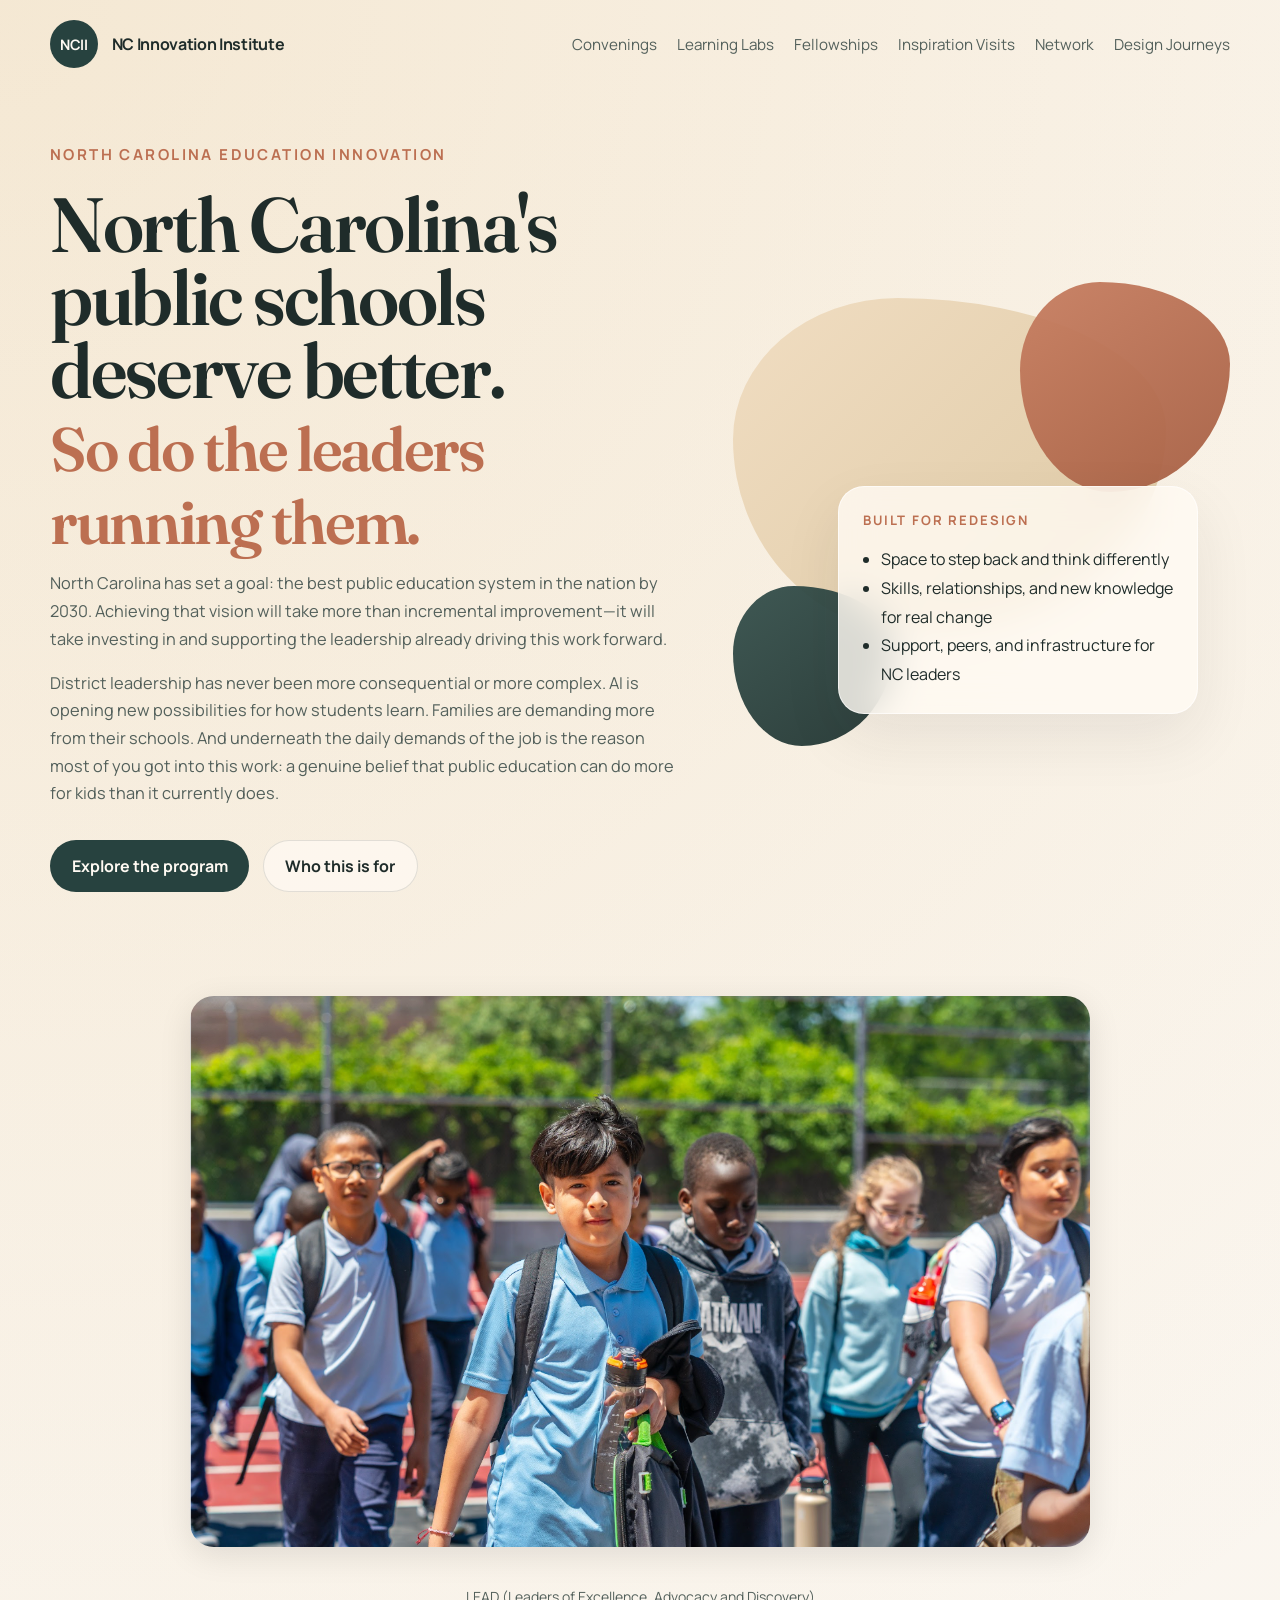
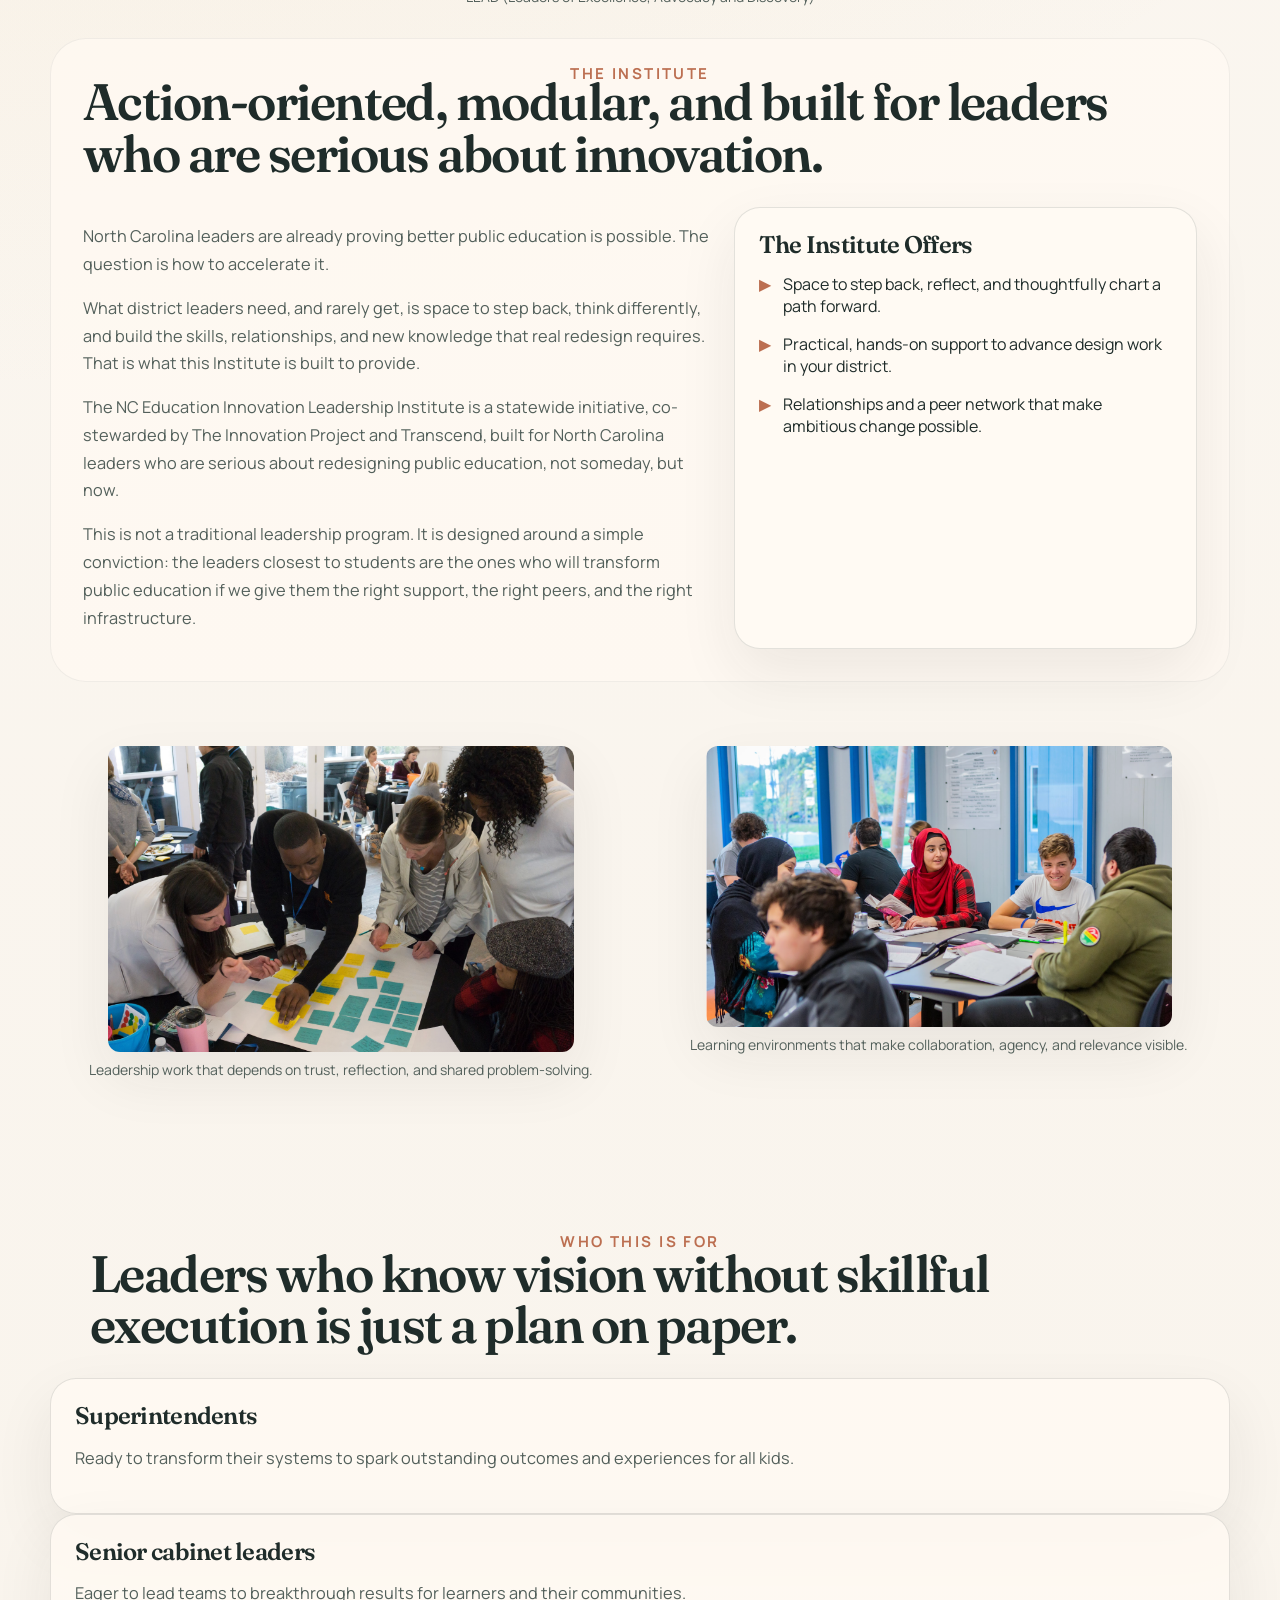
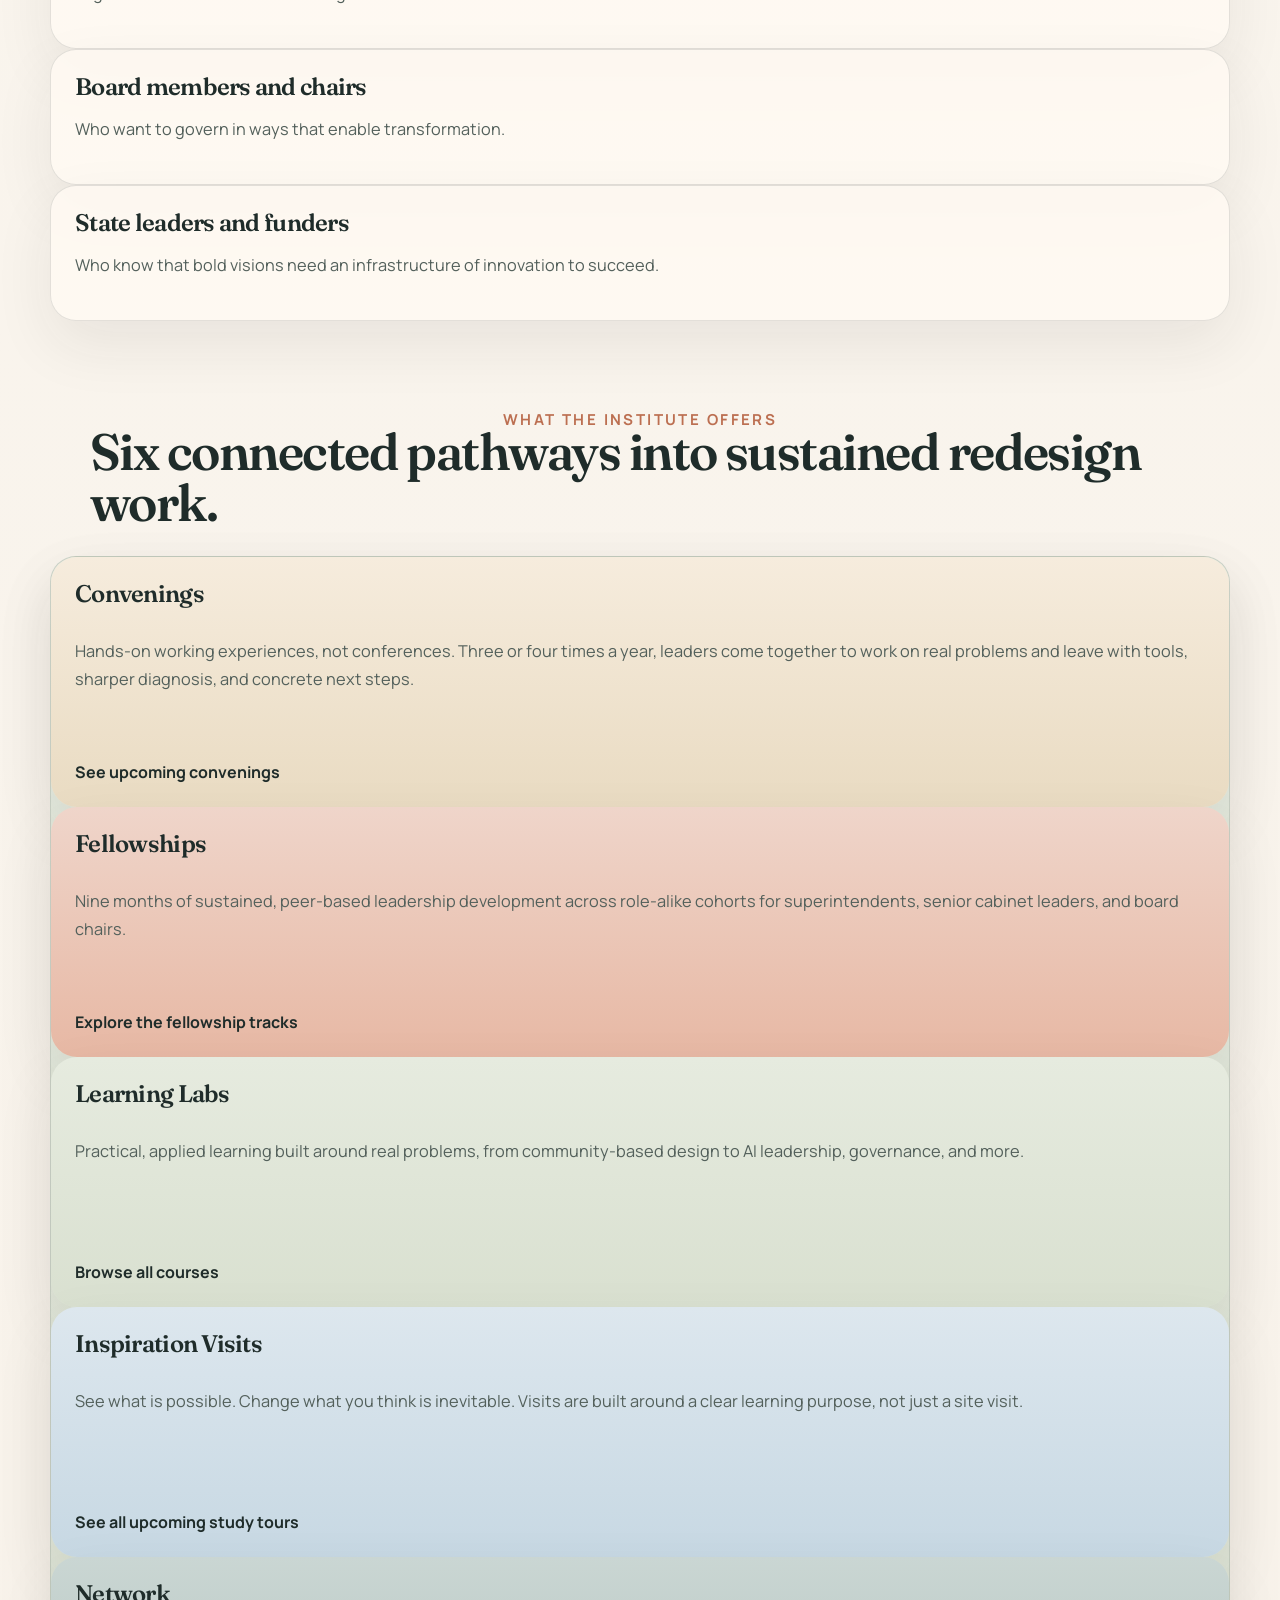
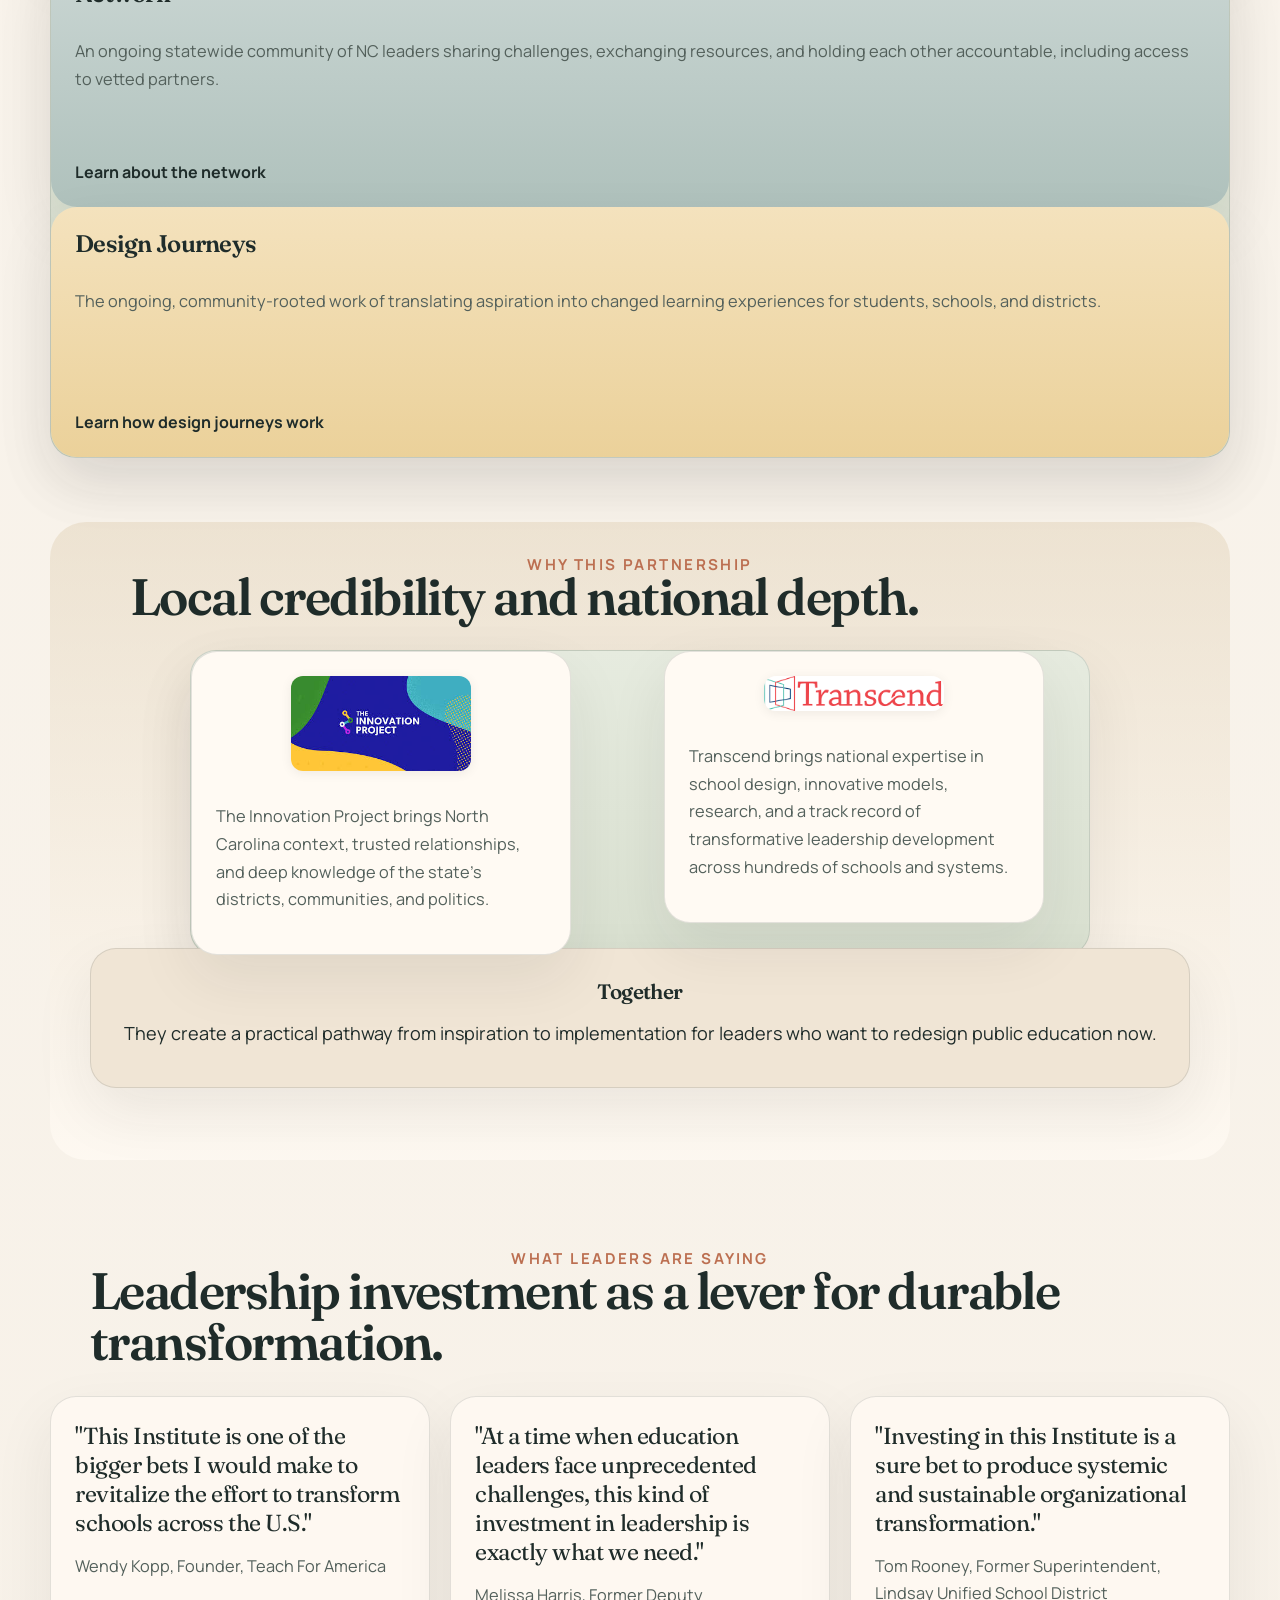
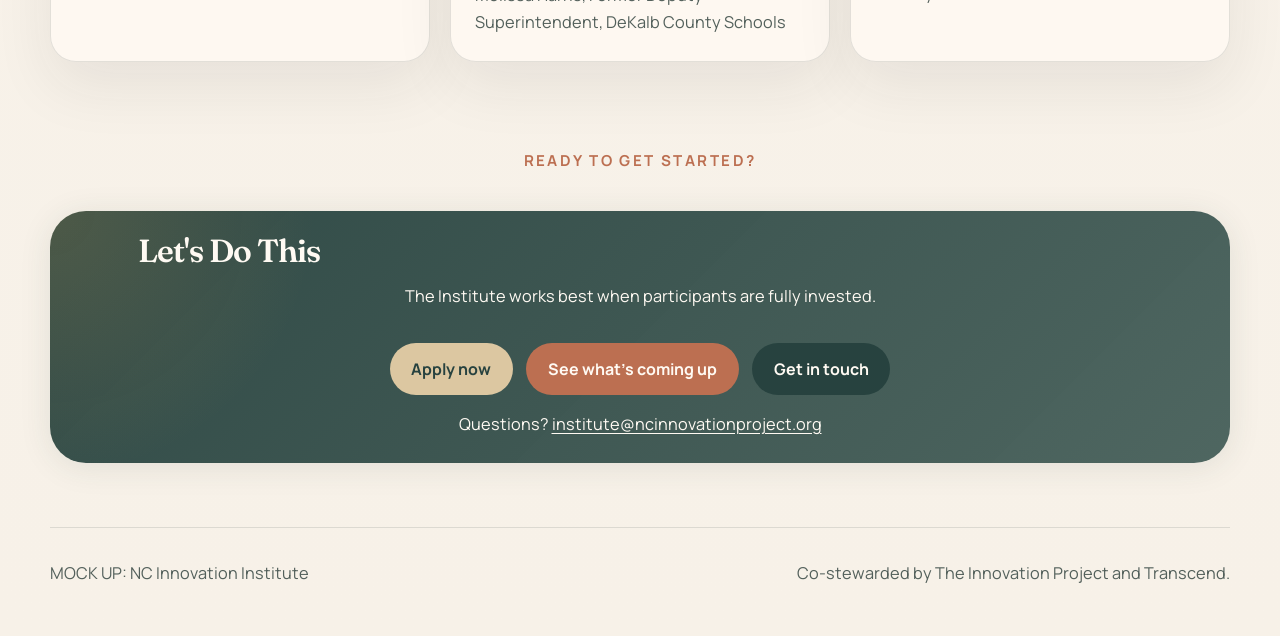
==== index.html @ 60e68840 "Initial website version" ====
<!DOCTYPE html>
<html lang="en">
  <head>
    <meta charset="UTF-8" />
    <meta name="viewport" content="width=device-width, initial-scale=1.0" />
    <title>(example change, remove this) NC Innovation Institute</title>
    <meta
      name="description"
      content="A first-pass website for the NC Innovation Institute with a landing page and program section pages."
    />
    <link rel="preconnect" href="https://fonts.googleapis.com" />
    <link rel="preconnect" href="https://fonts.gstatic.com" crossorigin />
    <link
      href="https://fonts.googleapis.com/css2?family=Fraunces:opsz,wght@9..144,500;9..144,600&family=Manrope:wght@400;500;600;700&display=swap"
      rel="stylesheet"
    />
    <link rel="stylesheet" href="./styles.css" />
  </head>
  <body>
    <div class="page-shell">
      <header class="site-header">
        <a class="brand" href="./index.html">
          <span class="brand-mark">NCII</span>
          <span class="brand-text">NC Innovation Institute</span>
        </a>
        <button class="nav-toggle" type="button" aria-expanded="false" aria-controls="site-nav">
          Menu
        </button>
        <nav id="site-nav" class="site-nav">
          <a href="./pages/convenings.html">Convenings</a>
          <a href="./pages/learning-labs.html">Learning Labs</a>
          <a href="./pages/fellowships.html">Fellowships</a>
          <a href="./pages/inspiration-visits.html">Inspiration Visits</a>
          <a href="./pages/network.html">Network</a>
          <a href="./pages/design-journeys.html">Design Journeys</a>
        </nav>
      </header>

      <main>
        <section class="hero">
          <div class="hero-copy">
            <p class="eyebrow">North Carolina education innovation</p>
            <h1>North Carolina's public schools deserve better. <br><span class="accent">So do the leaders running them.</span></h1>
            <p class="hero-text">
              North Carolina has set a goal: the best public education system in the nation by
              2030. Achieving that vision will take more than incremental improvement—it will take investing in and supporting the leadership already driving this work forward.
            </p>
            <p class="hero-text">
              District leadership has never been more consequential or more complex. AI is opening
              new possibilities for how students learn. Families are demanding more from their
              schools. And underneath the daily demands of the job is the reason most of you got
              into this work: a genuine belief that public education can do more for kids than it
              currently does.
            </p>
            <div class="hero-actions">
              <a class="button button-primary" href="#programs">Explore the program</a>
              <a class="button button-secondary" href="#audience">Who this is for</a>
            </div>
          </div>
          <div class="hero-art" aria-hidden="true">
            <div class="shape shape-sand"></div>
            <div class="shape shape-rust"></div>
            <div class="shape shape-ink"></div>
            <div class="hero-card">
              <p class="hero-card-label">Built for redesign</p>
              <ul>
                <li>Space to step back and think differently</li>
                <li>Skills, relationships, and new knowledge for real change</li>
                <li>Support, peers, and infrastructure for NC leaders</li>
              </ul>
            </div>
          </div>
        </section>

        <!-- Large feature image: Kids in playyard -->
        <img src="Images/Kids_Playyard.png" alt="Children playing and learning in an outdoor playyard environment" class="homepage-feature-image" />
        <p class="image-caption">LEAD (Leaders of Excellence, Advocacy and Discovery)</p>

        <section id="overview" class="section section-soft">
          <div class="section-heading">
            <p class="eyebrow">The Institute</p>
            <h2 class="section-header-wide">Action-oriented, modular, and built for leaders<br>who are serious about innovation.</h2>
          </div>
          <div class="two-column">
            <div class="copy-block">
              <p>
                North Carolina leaders are already proving better public education is possible. The
                question is how to accelerate it.
              </p>
              <p>
                What district leaders need, and rarely get, is space to step back, think
                differently, and build the skills, relationships, and new knowledge that real redesign
                requires. That is what this Institute is built to provide.
              </p>
              <p>
                The NC Education Innovation Leadership Institute is a statewide initiative,
                co-stewarded by The Innovation Project and Transcend, built for North Carolina
                leaders who are serious about redesigning public education, not someday, but now.
              </p>
              <p>
                This is not a traditional leadership program. It is designed around a simple
                conviction: the leaders closest to students are the ones who will transform public
                education if we give them the right support, the right peers, and the right
                infrastructure.
              </p>
            </div>
            <aside class="stat-panel">
              <h3>The Institute Offers</h3>
              <ul>
                <li>Space to step back, reflect, and thoughtfully chart a path forward.</li>
                <li>Practical, hands-on support to advance design work in your district.</li>
                <li>Relationships and a peer network that make ambitious change possible.</li>
              </ul>
            </aside>
          </div>
        </section>

        <section class="section">
          <div class="image-row">
            <div class="full-width-photo">
              <img src="Images/Adults.png" alt="Adult leaders in discussion" class="full-width-image" />
              <p class="image-caption">Leadership work that depends on trust, reflection, and shared problem-solving.</p>
            </div>
            <div class="full-width-photo">
              <img src="Images/Valor.png" alt="Learning environments" class="full-width-image" />
              <p class="image-caption">Learning environments that make collaboration, agency, and relevance visible.</p>
            </div>
          </div>
        </section>

        <section id="audience" class="section">
          <div class="section-heading">
            <p class="eyebrow">Who this is for</p>
          </div>
          <h2 class="section-header-wide">Leaders who know vision without skillful execution is just a plan on paper.</h2>
          <div class="audience-grid">
            <article class="audience-card">
              <h3>Superintendents</h3>
              <p>Ready to transform their systems to spark outstanding outcomes and experiences for all kids.</p>
            </article>
            <article class="audience-card">
              <h3>Senior cabinet leaders</h3>
              <p>Eager to lead teams to breakthrough results for learners and their communities.</p>
            </article>
            <article class="audience-card">
              <h3>Board members and chairs</h3>
              <p>Who want to govern in ways that enable transformation.</p>
            </article>
            <article class="audience-card">
              <h3>State leaders and funders</h3>
                <p>Who know that bold visions need an infrastructure of innovation to succeed.</p>
            </article>
          </div>
        </section>

        <section id="programs" class="section">
          <div class="section-heading">
            <p class="eyebrow">What the Institute offers</p>
          </div>
          <h2 class="section-header-wide">Six connected pathways into sustained redesign work.</h2>
          <div class="card-grid">
            <a class="program-card accent-sand" href="./pages/convenings.html">
              <h3>Convenings</h3>
              <p>
                Hands-on working experiences, not conferences. Three or four times a year, leaders
                come together to work on real problems and leave with tools, sharper diagnosis, and
                concrete next steps.
              </p>
              <span>See upcoming convenings</span>
            </a>
            <a class="program-card accent-rust" href="./pages/fellowships.html">
              <h3>Fellowships</h3>
              <p>
                Nine months of sustained, peer-based leadership development across role-alike
                cohorts for superintendents, senior cabinet leaders, and board chairs.
              </p>
              <span>Explore the fellowship tracks</span>
            </a>
            <a class="program-card accent-sage" href="./pages/learning-labs.html">
              <h3>Learning Labs</h3>
              <p>
                Practical, applied learning built around real problems, from community-based design
                to AI leadership, governance, and more.
              </p>
              <span>Browse all courses</span>
            </a>
            <a class="program-card accent-blue" href="./pages/inspiration-visits.html">
              <h3>Inspiration Visits</h3>
              <p>
                See what is possible. Change what you think is inevitable. Visits are built around
                a clear learning purpose, not just a site visit.
              </p>
              <span>See all upcoming study tours</span>
            </a>
            <a class="program-card accent-ink" href="./pages/network.html">
              <h3>Network</h3>
              <p>
                An ongoing statewide community of NC leaders sharing challenges, exchanging
                resources, and holding each other accountable, including access to vetted partners.
              </p>
              <span>Learn about the network</span>
            </a>
            <a class="program-card accent-gold" href="./pages/design-journeys.html">
              <h3>Design Journeys</h3>
              <p>
                The ongoing, community-rooted work of translating aspiration into changed learning
                experiences for students, schools, and districts.
              </p>
              <span>Learn how design journeys work</span>
            </a>
          </div>
        </section>

        <section class="section section-band">
          <div class="section-heading">
            <p class="eyebrow">Why this partnership</p>
          </div>
          <h2 class="section-header-wide">Local credibility and national depth.</h2>
          <div class="feature-grid feature-grid-2up">
            <article>
              <img src="Images/TIP.jpeg" alt="The Innovation Project logo" class="feature-logo" />
              <p>
                The Innovation Project brings North Carolina context, trusted relationships, and deep knowledge of the state's districts, communities, and politics.
              </p>
            </article>
            <article>
              <img src="Images/Transcend.png" alt="Transcend logo" class="feature-logo" />
              <p>
                Transcend brings national expertise in school design, innovative models, research, and a track record of transformative leadership development across hundreds of schools and systems.
              </p>
            </article>
          </div>
          <div class="feature-together">
            <h3>Together</h3>
            <p>
              They create a practical pathway from inspiration to implementation for leaders who
              want to redesign public education now.
            </p>
          </div>
        </section>

        <section class="section">
          <div class="section-heading">
            <p class="eyebrow">What leaders are saying</p>
          </div>
          <h2 class="section-header-wide">Leadership investment as a lever for durable transformation.</h2>
          <div class="quote-grid">
            <article class="quote-card">
              <p class="quote">
                "This Institute is one of the bigger bets I would make to revitalize the effort to
                transform schools across the U.S."
              </p>
              <p class="quote-attribution">Wendy Kopp, Founder, Teach For America</p>
            </article>
            <article class="quote-card">
              <p class="quote">
                "At a time when education leaders face unprecedented challenges, this kind of
                investment in leadership is exactly what we need."
              </p>
              <p class="quote-attribution">
                Melissa Harris, Former Deputy Superintendent, DeKalb County Schools
              </p>
            </article>
            <article class="quote-card">
              <p class="quote">
                "Investing in this Institute is a sure bet to produce systemic and sustainable
                organizational transformation."
              </p>
              <p class="quote-attribution">
                Tom Rooney, Former Superintendent, Lindsay Unified School District
              </p>
            </article>
          </div>
        </section>

        <section class="section cta-section">
          <p class="eyebrow" style="text-align:center;">Ready to get started?</p>
          <div class="cta-panel">
            <h2 class="cta-header">Let's Do This</h2>
            <p class="cta-copy">
              The Institute works best when participants are fully invested.
            </p>
            <div class="hero-actions cta-actions-row">
              <a class="button button-sand" href="mailto:institute@ncinnovationproject.org?subject=NC%20Education%20Innovation%20Leadership%20Institute%20Inquiry">Apply now</a>
              <a class="button button-rust" href="./pages/convenings.html">See what's coming up</a>
              <a class="button button-ink" href="mailto:institute@ncinnovationproject.org">Get in touch</a>
            </div>
            <p class="contact-line">
              Questions?
              <a href="mailto:institute@ncinnovationproject.org">institute@ncinnovationproject.org</a>
            </p>
          </div>
        </section>
      </main>

      <footer class="site-footer">
        <p>MOCK UP: NC Innovation Institute</p>
        <p>Co-stewarded by The Innovation Project and Transcend.</p>
      </footer>
    </div>
    <script src="./script.js"></script>
  </body>
</html>
---- styles.css ----
/* Row layout for first course description and image */
.lab-desc-row {
  display: flex;
  flex-direction: row;
  align-items: flex-start;
  gap: 2.5rem;
  margin-bottom: 1.5rem;
}
.lab-desc-img {
  max-width: 700px;
  width: 90vw;
  height: auto;
  border-radius: 14px;
  box-shadow: var(--shadow);
  display: block;
  margin-top: -72px;
}
@media (max-width: 900px) {
  .lab-desc-row {
    flex-direction: column;
    gap: 1.2rem;
  }
  .lab-desc-img {
    width: 100%;
    max-width: 100%;
    margin: 0 auto;
  }
}
/* Flex layout for hero section on Learning Labs */
.hero-flex {
  display: flex;
  flex-direction: row;
  align-items: center;
  justify-content: space-between;
  gap: 2.5rem;
}
.hero-image-right {
  flex: 2 1 0;
  display: flex;
  align-items: stretch;
  justify-content: flex-end;
  min-width: 340px;
  max-width: 100%;
}
.hero-photo-lab {
  max-width: 1200px;
  width: 100%;
  height: auto;
  object-fit: cover;
  border-radius: 18px;
  box-shadow: var(--shadow);
  display: block;
}
@media (min-width: 1100px) {
  .hero-photo-lab {
    max-width: 810px;
  }
}
@media (min-width: 1100px) {
  .hero-photo-lab {
    max-width: 810px;
  }
}
@media (max-width: 900px) {
  .hero-flex {
    flex-direction: column;
    gap: 1.5rem;
  }
  .hero-image-right {
    justify-content: center;
    margin-top: 1.5rem;
  }
}
/* Rust background for Fellowships button on hover/focus/active */
.fellowships-btn:hover,
.fellowships-btn:focus,
.fellowships-btn:active {
  background: linear-gradient(180deg, #efd5ca, #e7b8a4) !important;
  color: var(--text) !important;
  border-radius: 999px;
  transition: background 0.2s;
}
/* Sage background, default text color for subnav tab */
.sage-tab {
  background: linear-gradient(180deg, #e6ebdf, #d9e0d0);
  color: var(--text) !important;
  border-radius: 999px;
  padding: 0.4em 1.2em;
  font-weight: 600;
  text-decoration: none;
  margin-left: 0.5em;
  transition: background 0.2s;
}
.sage-tab:hover {
  background: linear-gradient(180deg, #d9e0d0, #e6ebdf);
}
/* Sage text color for Learning Labs links */
.sage-link {
  color: #aeb79f !important;
  background: none !important;
}
.button-sand {
  background: var(--sand);
  color: var(--ink);
  border: none;
}

.button-rust {
  background: var(--rust);
  color: #fffaf3;
  border: none;
}

.button-ink {
  background: var(--ink);
  color: #fffaf3;
  border: none;
}
/* CTA Eyebrow Header */
.cta-eyebrow {
  color: var(--rust);
  text-transform: uppercase;
  font-size: 1.13rem;
  font-family: "Fraunces", serif;
  font-weight: 700;
  letter-spacing: 0.16em;
  text-align: center;
  margin-bottom: 2rem;
}

.cta-header {
  font-family: "Fraunces", serif;
  font-size: 2rem;
  font-weight: 600;
  text-align: center;
  margin: 0 0 1rem 0;
}

.cta-panel {
  max-width: 650px;
}

.cta-actions-row {
  display: flex;
  flex-wrap: wrap;
  gap: 1.1rem;
  justify-content: center;
  margin-top: 1.5rem;
  margin-bottom: 0.5rem;
}
/* Two-column feature grid for TIP/Transcend */
.feature-grid-2up {
  display: grid;
  grid-template-columns: 1fr 1fr;
  gap: 3rem;
  justify-items: stretch;
  align-items: start;
  margin-bottom: 0;
  width: 100%;
  max-width: 900px;
  margin-left: auto;
  margin-right: auto;
}

.feature-grid-2up article {
  flex: 0 1 340px;
  max-width: 380px;
  min-width: 260px;
  margin: 0;
  display: flex;
  flex-direction: column;
  align-items: center;
}

/* Together box spans both columns below */
.feature-together {
  grid-column: 1 / -1;
  background: var(--surface-strong);
  border: 1.5px solid var(--line);
  border-radius: var(--radius-lg);
  box-shadow: var(--shadow);
  margin-top: -0.5rem;
  margin-bottom: 2rem;
  padding: 2rem 1.5rem 1.5rem 1.5rem;
  text-align: center;
  font-size: 1.13rem;
  font-family: "Manrope", sans-serif;
}

.feature-together h3 {
  margin-top: 0;
  margin-bottom: 0.5rem;
  font-size: 1.3rem;
  font-family: "Fraunces", serif;
  font-weight: 600;
}
/* Style for feature grid logos */
.feature-logo {
  display: block;
  max-width: 180px;
  width: 100%;
  height: auto;
  margin: 0 auto 1rem auto;
  border-radius: 12px;
  box-shadow: 0 2px 12px rgba(0,0,0,0.07);
}
/* Make section-header-wide span both columns and match section-heading width */
.section-header-wide {
  width: 100%;
  max-width: 100vw;
  margin-left: 0;
  padding: 0 40px;
  margin-top: -2rem;
  margin-bottom: 1.75rem;
  text-align: left;
  font-family: "Fraunces", serif;
  font-weight: 600;
  letter-spacing: -0.03em;
}
:root {
  --bg: #f7f1e8;
  --surface: #fffaf3;
  --surface-strong: #f0e5d5;
  --text: #1f2c2a;
  --muted: #53605b;
  --line: rgba(31, 44, 42, 0.12);
  --sand: #dcc7a1;
  --sage: #aeb79f;
  --rust: #bc6f51;
  --blue: #7b9db4;
  --ink: #27423f;
  --gold: #d7a44c;
  --shadow: 0 24px 60px rgba(37, 41, 37, 0.08);
  --radius-xl: 36px;
  --radius-lg: 26px;
  --radius-md: 18px;
  --content-width: 1180px;
}

* {
  box-sizing: border-box;
}

html {
  scroll-behavior: smooth;
}

body {
  margin: 0;
  font-family: "Manrope", sans-serif;
  color: var(--text);
  background:
    radial-gradient(circle at top left, rgba(215, 164, 76, 0.18), transparent 28%),
    linear-gradient(180deg, #fbf7f1 0%, #f7f1e8 100%);
}

a {
  color: inherit;
  text-decoration: none;
}

.page-shell {
  min-height: 100vh;
}

.site-header,
.site-footer,
.hero,
.section {
  width: min(calc(100% - 2rem), var(--content-width));
  margin: 0 auto;
}

.site-header {
  display: flex;
  align-items: center;
  justify-content: space-between;
  gap: 1rem;
  padding: 1.25rem 0;
}

.brand {
  display: inline-flex;
  align-items: center;
  gap: 0.85rem;
  font-weight: 700;
  letter-spacing: -0.02em;
}

.brand-mark {
  display: inline-flex;
  align-items: center;
  justify-content: center;
  width: 3rem;
  height: 3rem;
  border-radius: 999px;
  background: var(--ink);
  color: #fffaf3;
  font-size: 0.9rem;
}

.brand-text {
  font-size: 1rem;
}

.nav-toggle {
  display: none;
  border: 1px solid var(--line);
  background: rgba(255, 250, 243, 0.7);
  border-radius: 999px;
  padding: 0.75rem 1rem;
  font: inherit;
  color: var(--text);
}

.site-nav {
  display: flex;
  flex-wrap: wrap;
  justify-content: flex-end;
  gap: 0.85rem 1.25rem;
}

.site-nav a {
  color: var(--muted);
  font-size: 0.95rem;
}

.site-nav a:hover,
.site-nav a:focus-visible,
.site-nav a.current {
  color: var(--text);
}

.hero {
  display: grid;
  grid-template-columns: minmax(0, 1.1fr) minmax(320px, 0.9fr);
  gap: 2.5rem;
  align-items: center;
  padding: 2rem 0 4rem;
}

.eyebrow {
  margin: 1.5rem 0 1.5rem 0;
  color: var(--rust);
  font-size: 0.943rem;
  font-weight: 700;
  letter-spacing: 0.16em;
  text-transform: uppercase;
}

h1,
h2,
h3 {
  font-family: "Fraunces", serif;
  font-weight: 600;
  letter-spacing: -0.03em;
  margin: 0;
}

h1 {
  font-size: clamp(3rem, 6vw, 5.75rem);
  line-height: 0.95;
  max-width: 10.5ch;
}

.accent {
  color: var(--rust);
  font-size: 0.8em;
}

h2 {
  font-size: clamp(2rem, 4vw, 3.25rem);
  line-height: 1;
  max-width: 14ch;
}

h3 {
  font-size: 1.5rem;
  line-height: 1.05;
}

.hero-text,
.copy-block p,
.audience-card p,
.program-card p,
.feature-grid p,
.stat-panel p,
.page-intro p,
.detail-card p,
.site-footer p,
.cta-copy,
.contact-line,
.quote-attribution {
  color: var(--muted);
  line-height: 1.7;
  font-size: 1.02rem;
}

.hero-actions {
  display: flex;
  flex-wrap: wrap;
  gap: 0.85rem;
  margin-top: 2rem;
}

.button {
  display: inline-flex;
  align-items: center;
  justify-content: center;
  min-height: 3.25rem;
  padding: 0.85rem 1.35rem;
  border-radius: 999px;
  font-weight: 700;
}

.button-primary {
  background: var(--ink);
  color: #fffaf3;
}

.button-secondary {
  border: 1px solid var(--line);
  background: rgba(255, 250, 243, 0.72);
}

.hero-art {
  position: relative;
  min-height: 480px;
}

.shape {
  position: absolute;
  border-radius: 38% 62% 57% 43% / 42% 39% 61% 58%;
  opacity: 0.95;
}

.shape-sand {
  inset: 2rem 4rem 7rem 1rem;
  background: linear-gradient(135deg, #f0dcc0, #dcc7a1);
}

.shape-rust {
  right: 0;
  top: 1rem;
  width: 210px;
  height: 210px;
  background: linear-gradient(145deg, #c77e61, #a65f43);
}

.shape-ink {
  left: 1rem;
  bottom: 0;
  width: 160px;
  height: 160px;
  background: linear-gradient(145deg, #35504c, #223532);
}

.hero-card {
  position: absolute;
  right: 2rem;
  bottom: 2rem;
  width: min(100%, 360px);
  padding: 1.5rem;
  border-radius: var(--radius-lg);
  background: rgba(255, 250, 243, 0.82);
  border: 1px solid rgba(255, 255, 255, 0.65);
  backdrop-filter: blur(18px);
  box-shadow: var(--shadow);
}

.hero-card-label {
  margin: 0 0 1rem;
  font-size: 0.82rem;
  font-weight: 700;
  text-transform: uppercase;
  letter-spacing: 0.14em;
  color: var(--rust);
}

.hero-card ul {
  margin: 0;
  padding-left: 1.1rem;
  color: var(--text);
  line-height: 1.8;
}

.section {
  padding: 2rem 0 4rem;
}

.section-soft {
  background: rgba(255, 250, 243, 0.72);
  border: 1px solid rgba(31, 44, 42, 0.06);
  border-radius: var(--radius-xl);
  padding: 2rem;
}

.section-band {
  margin-bottom: 4rem;
  padding: 2.5rem;
  background: linear-gradient(180deg, rgba(222, 205, 176, 0.42), rgba(255, 250, 243, 0.8));
  border-radius: var(--radius-xl);
}

.section-heading {
  margin-bottom: 1.75rem;
  text-align: center;
  width: calc(100% + 5rem);
  margin-left: -2.5rem;
  margin-right: -2.5rem;
  margin-top: -2rem;
}

.two-column {
  display: grid;
  grid-template-columns: minmax(0, 1.15fr) minmax(280px, 0.85fr);
  gap: 1.5rem;
}

.stat-panel,
.detail-card,
.feature-grid article {
  padding: 1.5rem;
  background: var(--surface);
  border: 1px solid var(--line);
  border-radius: var(--radius-lg);
  box-shadow: var(--shadow);
}

.stat-panel ul {
  list-style: none;
  padding: 0;
  margin: 0;
  margin-top: 1rem;
}

.stat-panel li {
  position: relative;
  padding-left: 1.5rem;
  margin-bottom: 1rem;
}

.stat-panel li::before {
  content: "▶";
  color: var(--rust);
  position: absolute;
  left: 0;
}

.card-grid,
.feature-grid,
.detail-card {
  background: linear-gradient(180deg, #e6ebdf, #d9e0d0);
  border: 1px solid var(--line);
  border-radius: var(--radius-lg);
  box-shadow: var(--shadow);
}
.stat-panel,
.feature-grid article {
  padding: 1.5rem;
  background: var(--surface);
  border: 1px solid var(--line);
  border-radius: var(--radius-lg);
  box-shadow: var(--shadow);
}
}

.feature-grid {
  grid-template-columns: repeat(3, minmax(0, 1fr));
}

.audience-grid {
  grid-template-columns: repeat(2, minmax(0, 1fr));
}

.quote-grid {
  display: grid;
  grid-template-columns: repeat(3, 1fr);
  gap: 1.25rem;
}

.detail-grid {
  grid-template-columns: repeat(2, minmax(0, 1fr));
}

.events-grid {
  display: grid;
  gap: 1.5rem;
}

.labs-grid {
  display: grid;
  gap: 1.5rem;
}

.image-row {
  display: grid;
  grid-template-columns: repeat(auto-fit, minmax(220px, 280px));
  gap: 1rem;
  align-items: start;
  justify-content: start;
}

.photo-panel {
  margin: 0;
  padding: 0.65rem;
  background: rgba(255, 250, 243, 0.86);
  border: 1px solid var(--line);
  border-radius: var(--radius-lg);
  box-shadow: var(--shadow);
  max-width: 280px;
}

.photo-panel img {
  display: block;
  width: 100%;
  height: 240px;
  object-fit: cover;
  border-radius: calc(var(--radius-lg) - 8px);
}

.photo-panel figcaption {
  margin-top: 0.45rem;
  color: var(--muted);
  font-size: 0.78rem;
  line-height: 1.4;
}

.audience-card,
.quote-card {
  padding: 1.5rem;
  background: rgba(255, 250, 243, 0.85);
  border: 1px solid var(--line);
  border-radius: var(--radius-lg);
  box-shadow: var(--shadow);
}

.audience-card h3 {
  margin-bottom: 0.65rem;
}

.program-card {
  display: flex;
  flex-direction: column;
  gap: 1rem;
  min-height: 250px;
  padding: 1.5rem;
  border-radius: var(--radius-lg);
  box-shadow: var(--shadow);
  transition: transform 160ms ease, box-shadow 160ms ease;
}

.program-card span {
  margin-top: auto;
  font-weight: 700;
}

.program-card:hover,
.program-card:focus-visible {
  transform: translateY(-4px);
  box-shadow: 0 28px 70px rgba(37, 41, 37, 0.12);
}

.event-card {
  padding: 2rem;
  background: rgba(255, 250, 243, 0.88);
  border: 1px solid var(--line);
  border-radius: var(--radius-xl);
  box-shadow: var(--shadow);
}

.event-kicker,
.event-location {
  margin: 0 0 0.75rem;
  color: var(--rust);
  font-weight: 700;
}

.event-location {
  color: var(--muted);
  font-weight: 600;
}

.event-card h2 {
  max-width: 18ch;
  margin-bottom: 0.75rem;
}

.event-card p {
  color: var(--muted);
  line-height: 1.75;
  font-size: 1.02rem;
}

.event-meta {
  display: grid;
  gap: 0.4rem;
  margin-top: 1.25rem;
  padding-top: 1.1rem;
  border-top: 1px solid var(--line);
}

.event-meta p {
  margin: 0;
  color: var(--text);
}

.closing-panel {
  margin-top: 2rem;
}

.lab-card {
  padding: 2rem;
  background: rgba(255, 250, 243, 0.88);
  border: 1px solid var(--line);
  border-radius: var(--radius-xl);
  box-shadow: var(--shadow);
}

.lab-kicker {
  margin: 0 0 0.85rem;
  color: var(--ink);
  font-family: "Fraunces", serif;
  font-size: 20px !important;
  line-height: 1.2;
  letter-spacing: -0.03em;
  font-weight: 700;
}

/* Half-width description for first course */
.lab-desc-half {
  width: 100%;
  float: left;
  margin-right: 2.5%;
  box-sizing: border-box;
  min-width: 260px;
  max-width: 480px;
  display: inline-block;
  vertical-align: top;
}

.lab-meta,
.lab-outcomes {
  display: grid;
  gap: 0.45rem;
}

.lab-meta {
  margin-bottom: 1rem;
}

.lab-meta p,
.lab-outcomes p,
.lab-card p {
  margin: 0;
  color: var(--muted);
  line-height: 1.75;
  font-size: 1.02rem;
}

.lab-outcomes {
  margin-top: 1.25rem;
  padding-top: 1.1rem;
  border-top: 1px solid var(--line);
}

.lab-outcomes p {
  color: var(--text);
}

.accent-sand {
  background: linear-gradient(180deg, #f6ecdd, #e9dbc2);
}

.accent-sage {
  background: linear-gradient(180deg, #e6ebdf, #d9e0d0);
}

.accent-rust {
  background: linear-gradient(180deg, #efd5ca, #e7b8a4);
}

.accent-blue {
  background: linear-gradient(180deg, #dde7ee, #c7d8e3);
}

.accent-ink {
  background: linear-gradient(180deg, #cad6d3, #afc1bc);
}

.accent-gold {
  background: linear-gradient(180deg, #f4e2bd, #ebd19a);
}

.quote {
  margin: 0 0 1rem;
  font-family: "Fraunces", serif;
  font-size: 1.45rem;
  line-height: 1.25;
  letter-spacing: -0.02em;
}

.quote-attribution {
  margin: 0;
}

.cta-section {
  padding-top: 0;
}

.cta-panel {
  padding: 1.5rem 2rem;
  border-radius: var(--radius-xl);
  background:
    radial-gradient(circle at left top, rgba(215, 164, 76, 0.18), transparent 22%),
    linear-gradient(135deg, rgba(39, 66, 63, 0.96), rgba(69, 94, 89, 0.95));
  color: #fffaf3;
  max-width: none;
  margin: 2.5rem auto 0 auto;
  box-shadow: 0 4px 32px rgba(39,66,63,0.10);
  text-align: center;
}

.cta-panel .eyebrow,
.cta-panel .contact-line,
.cta-panel .cta-copy,
.cta-panel h2 {
  color: #fffaf3;
}

.contact-line {
  margin: 1rem 0 0;
}

.contact-line a {
  text-decoration: underline;
  text-underline-offset: 0.2em;
}

.fellowship-intro p {
  color: var(--muted);
  line-height: 1.75;
  font-size: 1.05rem;
}

.marketplace-grid {
  display: grid;
  grid-template-columns: repeat(2, minmax(0, 1fr));
  gap: 1.25rem;
  margin-top: 1.5rem;
}

.conditions-grid {
  display: grid;
  grid-template-columns: repeat(3, minmax(0, 1fr));
  gap: 1.25rem;
}

.page-hero {
  padding: 2rem 0 3rem;
}

.page-hero-panel {
  padding: 2.25rem;
  border-radius: var(--radius-xl);
  background:
    radial-gradient(circle at top right, rgba(255, 255, 255, 0.6), transparent 28%),
    linear-gradient(135deg, rgba(255, 250, 243, 0.92), rgba(236, 225, 209, 0.9));
  border: 1px solid rgba(31, 44, 42, 0.08);
}

.page-intro {
  max-width: 720px;
}

.subnav {
  display: flex;
  flex-wrap: wrap;
  gap: 0.75rem;
  margin-top: 1.5rem;
}

.subnav a {
  padding: 0.65rem 1rem;
  border-radius: 999px;
  background: rgba(255, 250, 243, 0.8);
  border: 1px solid var(--line);
  color: var(--muted);
}

.subnav a:hover,
.subnav a:focus-visible {
  color: var(--text);
}

.detail-card h3 {
  margin-bottom: 0.85rem;
}

.note {
  margin-top: 1rem;
  padding: 1rem 1.1rem;
  border-left: 4px solid var(--rust);
  background: rgba(188, 111, 81, 0.08);
  color: var(--text);
}

.site-footer {
  display: flex;
  justify-content: space-between;
  gap: 1rem;
  padding: 1rem 0 2rem;
  border-top: 1px solid var(--line);
}

@media (max-width: 980px) {
  .hero,
  .two-column,
  .card-grid,
  .feature-grid,
  .detail-grid,
  .audience-grid,
  .quote-grid,
  .marketplace-grid,
  .conditions-grid {
    grid-template-columns: 1fr;
  }

  .image-row {
    grid-template-columns: repeat(auto-fit, minmax(220px, 280px));
  }

  .hero {
    padding-top: 1rem;
  }
}

@media (max-width: 760px) {
  .site-header {
    align-items: flex-start;
    flex-wrap: wrap;
  }

  .nav-toggle {
    display: inline-flex;
  }

  .site-nav {
    display: none;
    width: 100%;
    padding-top: 0.5rem;
    flex-direction: column;
    align-items: flex-start;
  }

  .site-nav.open {
    display: flex;
  }

  .hero-art {
    min-height: 360px;
  }

  .hero-card {
    right: 1rem;
    left: 1rem;
    width: flexible;
  }

  .section-soft,
  .section-band,
  .page-hero-panel {
    padding: 1.5rem;
  }

  .site-footer {
    flex-direction: column;
  }
}

/* Homepage feature image styles */
.homepage-feature-image {
  display: block;
  width: 100%;
  max-width: 900px;
  height: auto;
  margin: 2.5rem auto;
  border-radius: 24px;
  box-shadow: 0 8px 32px rgba(0,0,0,0.10);
  object-fit: cover;
}

.image-caption {
  text-align: center;
  font-size: 0.875rem;
  color: var(--muted);
  margin-top: 0.5rem;
  margin-bottom: 2rem;
}

.image-row {
  display: flex;
  gap: 1rem;
  margin: 2rem 0;
}

.full-width-photo {
  flex: 1;
}

.full-width-image {
  width: 80%;
  height: auto;
  container {
  max-width: 1200px;
  margin: 0;
}
  border-radius: 12px;
  box-shadow: var(--shadow);
  display: block;
  margin-left: auto;
  margin-right: auto;
}
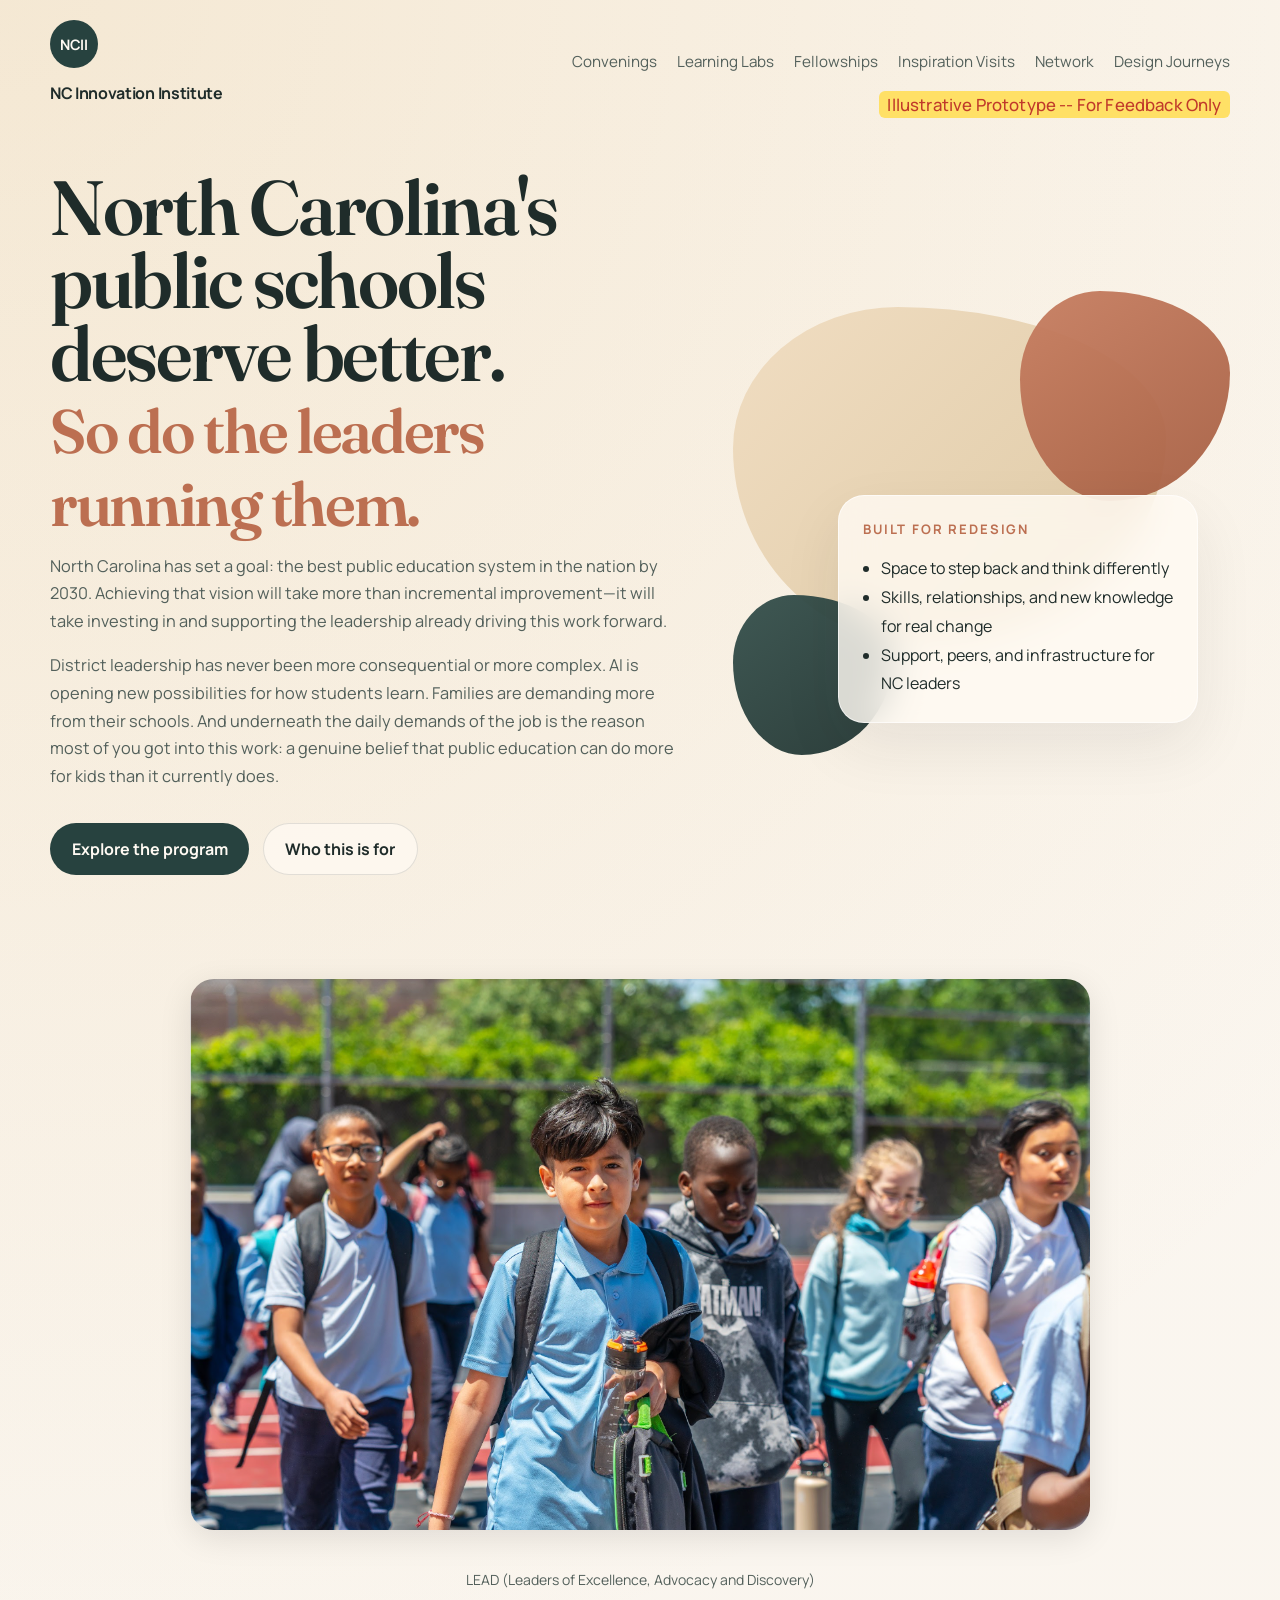
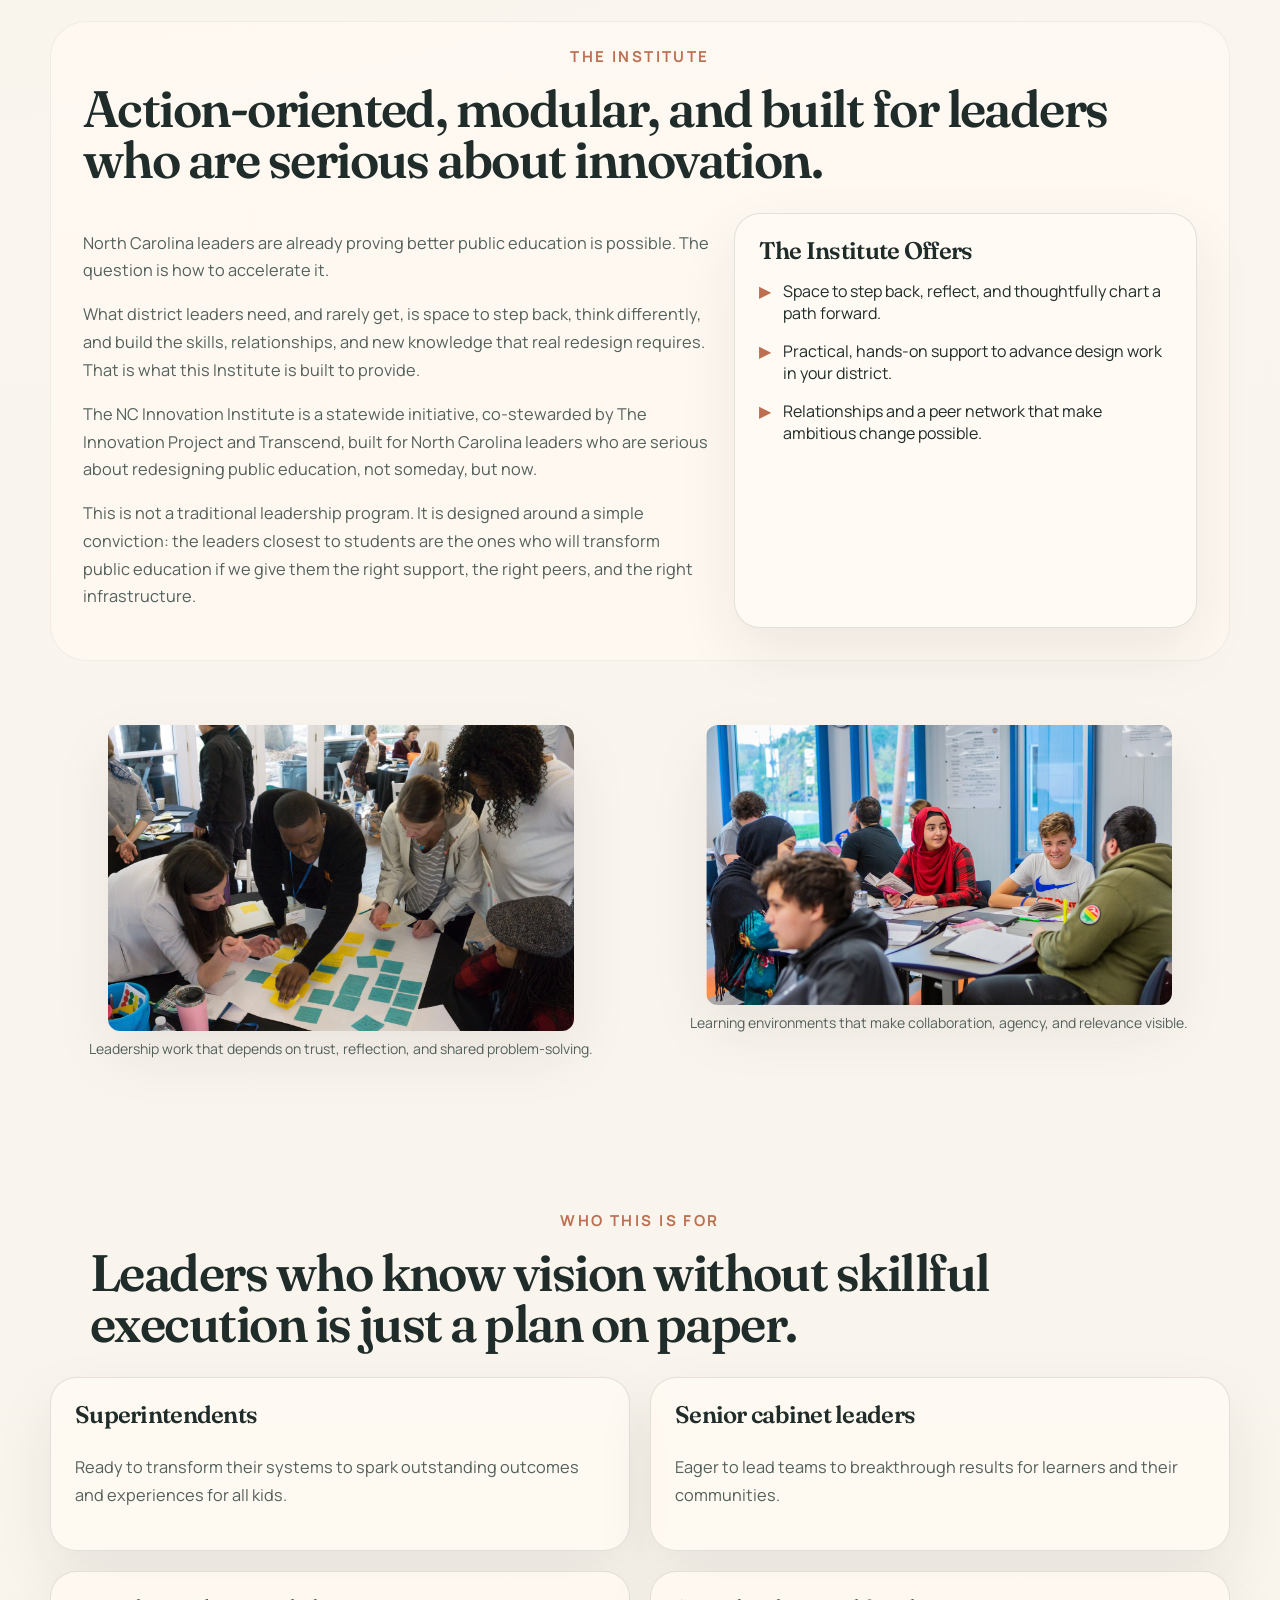
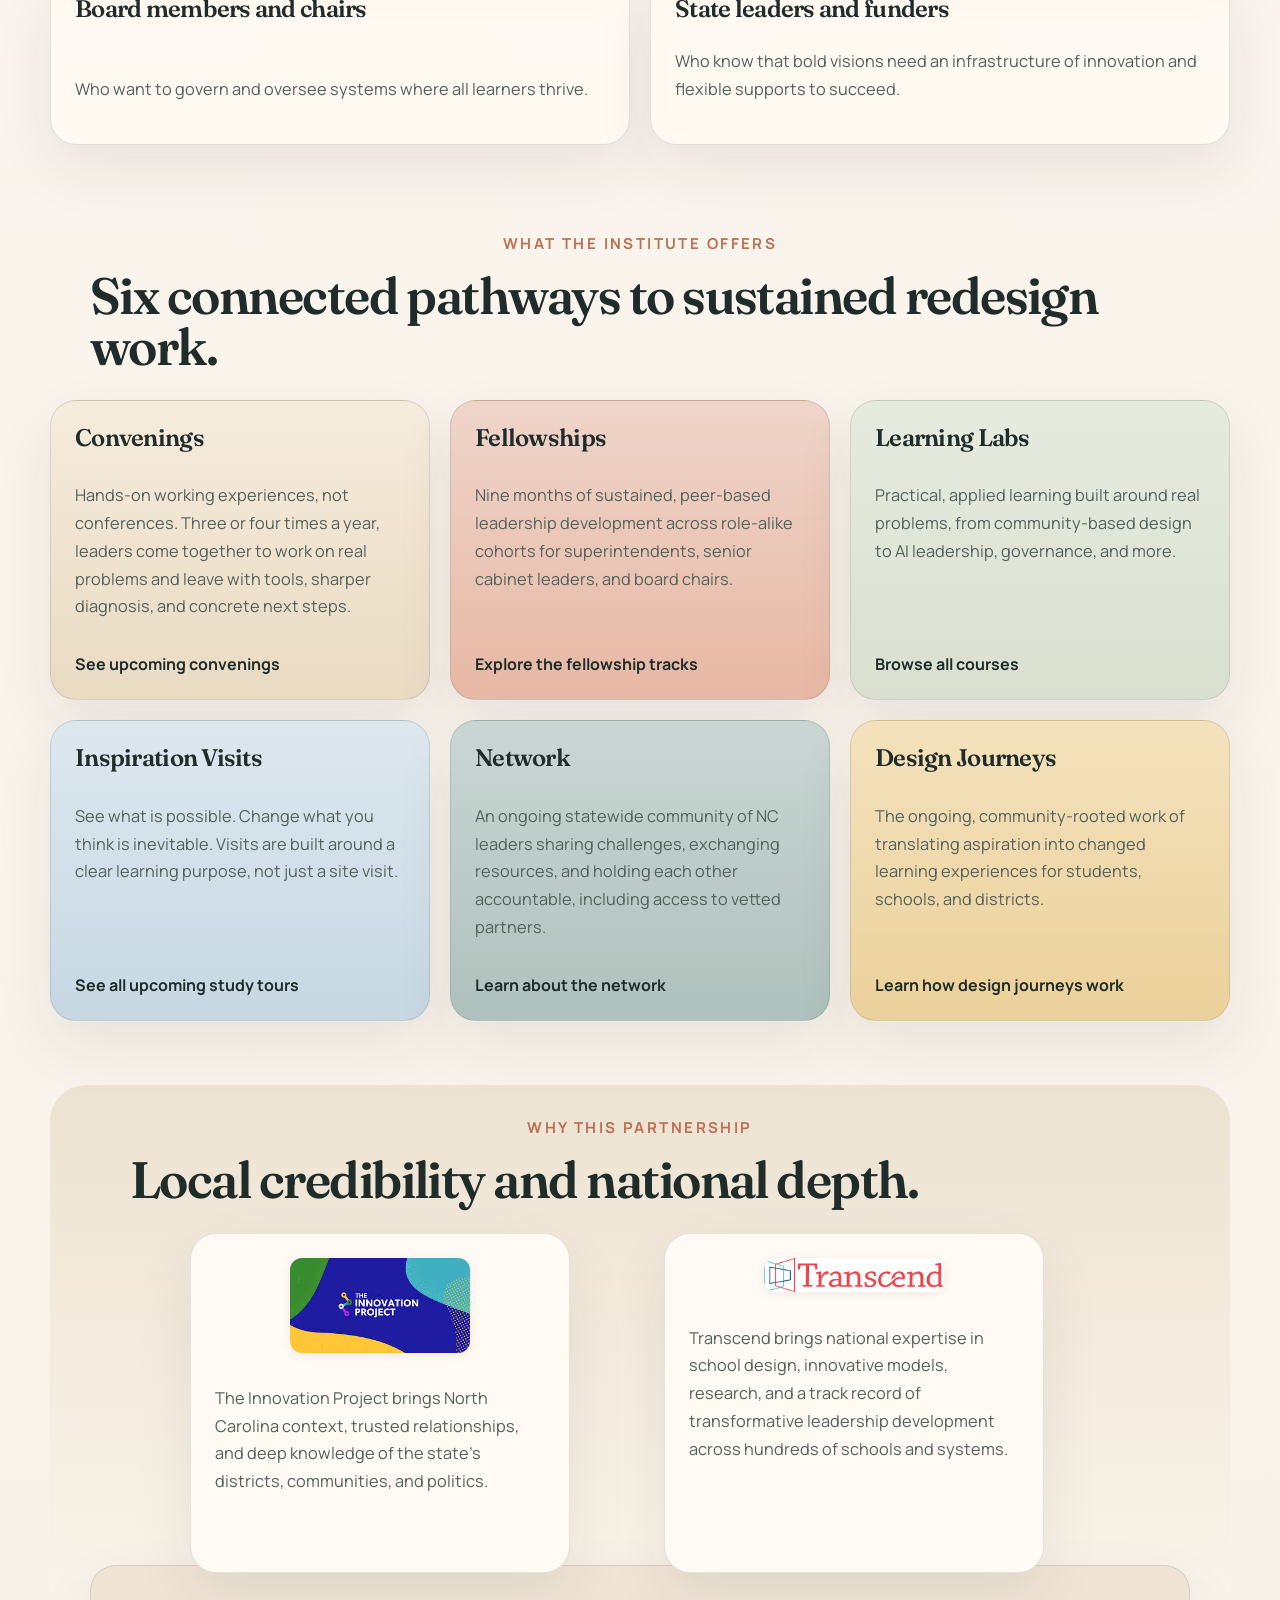
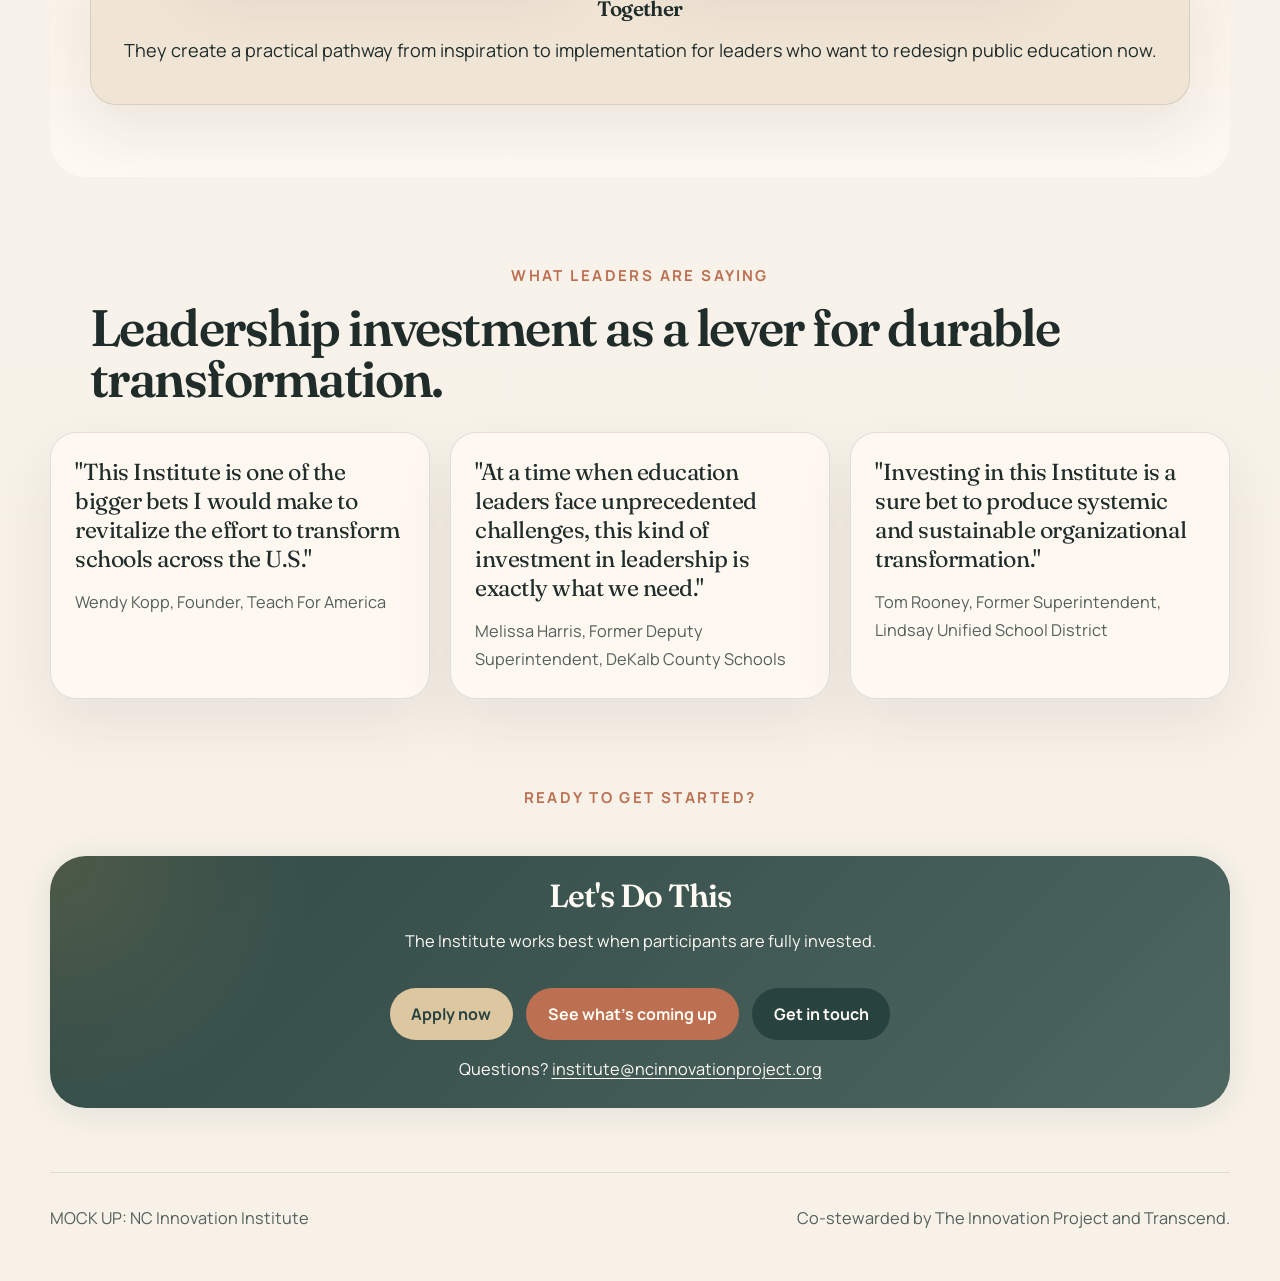
==== commit 9d9844c0: "Fixing box and text" ====
--- a/index.html
+++ b/index.html
@@ -19,32 +19,33 @@
   <body>
     <div class="page-shell">
       <header class="site-header">
-        <a class="brand" href="./index.html">
+        <a class="brand" href="./index.html" style="display: flex; flex-direction: column; align-items: flex-start;">
           <span class="brand-mark">NCII</span>
           <span class="brand-text">NC Innovation Institute</span>
         </a>
         <button class="nav-toggle" type="button" aria-expanded="false" aria-controls="site-nav">
           Menu
         </button>
-        <nav id="site-nav" class="site-nav">
+        <nav id="site-nav" class="site-nav" style="position: relative;">
           <a href="./pages/convenings.html">Convenings</a>
           <a href="./pages/learning-labs.html">Learning Labs</a>
           <a href="./pages/fellowships.html">Fellowships</a>
           <a href="./pages/inspiration-visits.html">Inspiration Visits</a>
           <a href="./pages/network.html">Network</a>
           <a href="./pages/design-journeys.html">Design Journeys</a>
+          <span style="display: block; position: absolute; right: 0; top: 2.5rem; font-size: 1.05rem; color: #c0392b; font-family: 'Manrope', sans-serif; font-weight: 500; letter-spacing: 0.01em; background: #ffe066; border-radius: 6px; padding: 0.1em 0.5em; z-index: 10;">Illustrative Prototype -- For Feedback Only</span>
         </nav>
       </header>
 
       <main>
         <section class="hero">
           <div class="hero-copy">
-            <p class="eyebrow">North Carolina education innovation</p>
+            <p></p>
             <h1>North Carolina's public schools deserve better. <br><span class="accent">So do the leaders running them.</span></h1>
             <p class="hero-text">
               North Carolina has set a goal: the best public education system in the nation by
               2030. Achieving that vision will take more than incremental improvement—it will take investing in and supporting the leadership already driving this work forward.
-            </p>
+            </p><p></p>
             <p class="hero-text">
               District leadership has never been more consequential or more complex. AI is opening
               new possibilities for how students learn. Families are demanding more from their
@@ -93,7 +94,7 @@
                 requires. That is what this Institute is built to provide.
               </p>
               <p>
-                The NC Education Innovation Leadership Institute is a statewide initiative,
+                The NC Innovation Institute is a statewide initiative,
                 co-stewarded by The Innovation Project and Transcend, built for North Carolina
                 leaders who are serious about redesigning public education, not someday, but now.
               </p>
@@ -144,11 +145,11 @@
             </article>
             <article class="audience-card">
               <h3>Board members and chairs</h3>
-              <p>Who want to govern in ways that enable transformation.</p>
+              <p>Who want to govern and oversee systems where all learners thrive.</p>
             </article>
             <article class="audience-card">
               <h3>State leaders and funders</h3>
-                <p>Who know that bold visions need an infrastructure of innovation to succeed.</p>
+                <p>Who know that bold visions need an infrastructure of innovation and flexible supports to succeed.</p>
             </article>
           </div>
         </section>
@@ -157,7 +158,7 @@
           <div class="section-heading">
             <p class="eyebrow">What the Institute offers</p>
           </div>
-          <h2 class="section-header-wide">Six connected pathways into sustained redesign work.</h2>
+          <h2 class="section-header-wide">Six connected pathways to sustained redesign work.</h2>
           <div class="card-grid">
             <a class="program-card accent-sand" href="./pages/convenings.html">
               <h3>Convenings</h3>
--- a/styles.css
+++ b/styles.css
@@ -133,7 +133,8 @@
   font-size: 2rem;
   font-weight: 600;
   text-align: center;
-  margin: 0 0 1rem 0;
+  margin: 0 auto 1rem auto;
+  width: 100%;
 }
 
 .cta-panel {
@@ -163,13 +164,15 @@
 }
 
 .feature-grid-2up article {
-  flex: 0 1 340px;
+  flex: 1 1 0;
   max-width: 380px;
   min-width: 260px;
+  min-height: 340px;
   margin: 0;
   display: flex;
   flex-direction: column;
   align-items: center;
+  justify-content: stretch;
 }
 
 /* Together box spans both columns below */
@@ -340,7 +343,7 @@
 }
 
 .eyebrow {
-  margin: 1.5rem 0 1.5rem 0;
+  margin: 1.5rem 0 3rem 0;
   color: var(--rust);
   font-size: 0.943rem;
   font-weight: 700;
@@ -547,13 +550,25 @@
   left: 0;
 }
 
-.card-grid,
-.feature-grid,
-.detail-card {
+/* Card grid for program pathways: 2 rows of 3 cards */
+.card-grid {
+  display: grid;
+  grid-template-columns: repeat(3, 1fr);
+  gap: 1.25rem;
+  background: none;
+  border: none;
+  box-shadow: none;
+}
+
+.program-card {
   background: linear-gradient(180deg, #e6ebdf, #d9e0d0);
   border: 1px solid var(--line);
   border-radius: var(--radius-lg);
   box-shadow: var(--shadow);
+  padding: 1.5rem;
+  display: flex;
+  flex-direction: column;
+  justify-content: space-between;
 }
 .stat-panel,
 .feature-grid article {
@@ -570,7 +585,20 @@
 }
 
 .audience-grid {
-  grid-template-columns: repeat(2, minmax(0, 1fr));
+  display: grid;
+  grid-template-columns: repeat(2, 1fr);
+  gap: 1.25rem;
+}
+
+.audience-card {
+  background: linear-gradient(180deg, #e6ebdf, #d9e0d0);
+  border: 1px solid var(--line);
+  border-radius: var(--radius-lg);
+  box-shadow: var(--shadow);
+  padding: 1.5rem;
+  display: flex;
+  flex-direction: column;
+  justify-content: space-between;
 }
 
 .quote-grid {
@@ -580,7 +608,27 @@
 }
 
 .detail-grid {
-  grid-template-columns: repeat(2, minmax(0, 1fr));
+  display: grid;
+  grid-template-columns: repeat(3, 1fr);
+  gap: 1.25rem;
+}
+
+/* Special layout for 5 cards: 3 on top, 2 centered below */
+/* Center the two lower boxes under the three upper boxes */
+.detail-grid > .detail-card:nth-child(4) {
+  grid-column: 2 / 3;
+}
+.detail-grid > .detail-card:nth-child(5) {
+  grid-column: 3 / 4;
+}
+
+@media (max-width: 900px) {
+  .detail-grid {
+    grid-template-columns: 1fr;
+  }
+  .detail-grid > .detail-card {
+    grid-column: auto !important;
+  }
 }
 
 .events-grid {
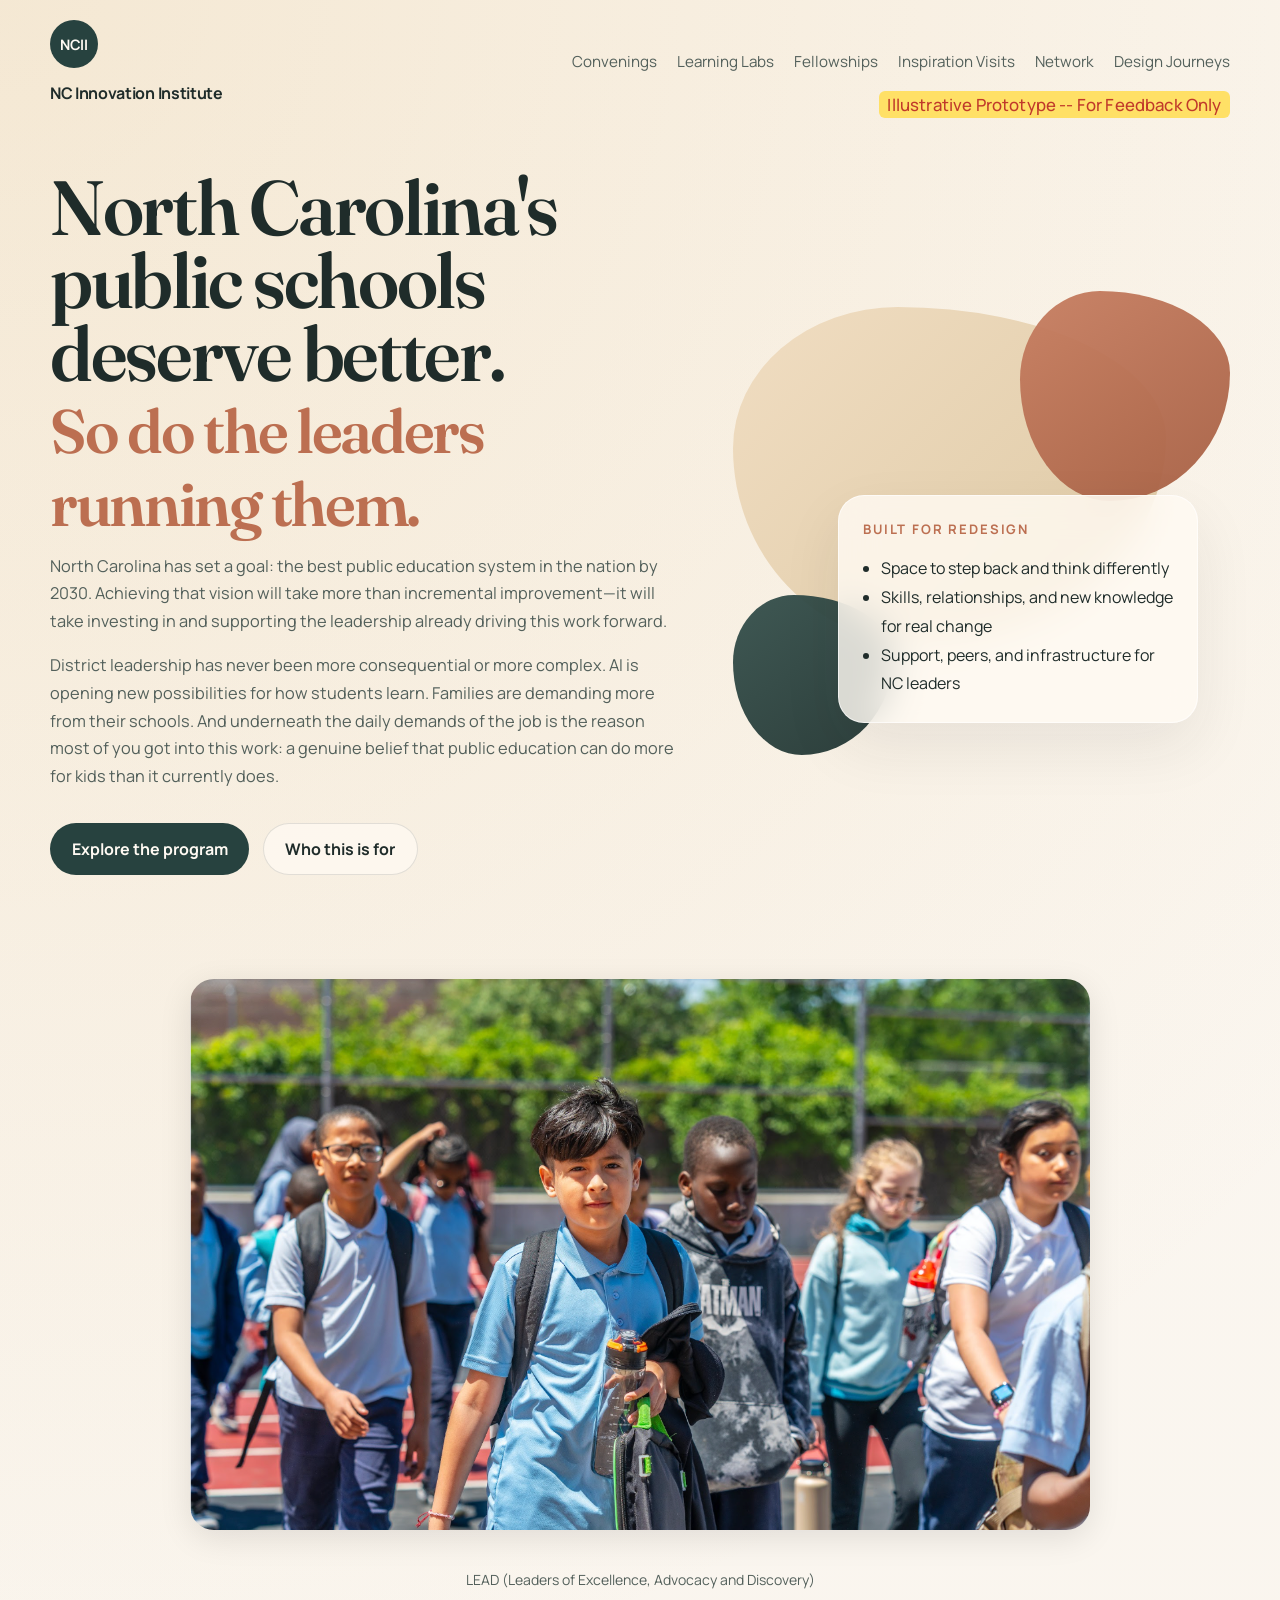
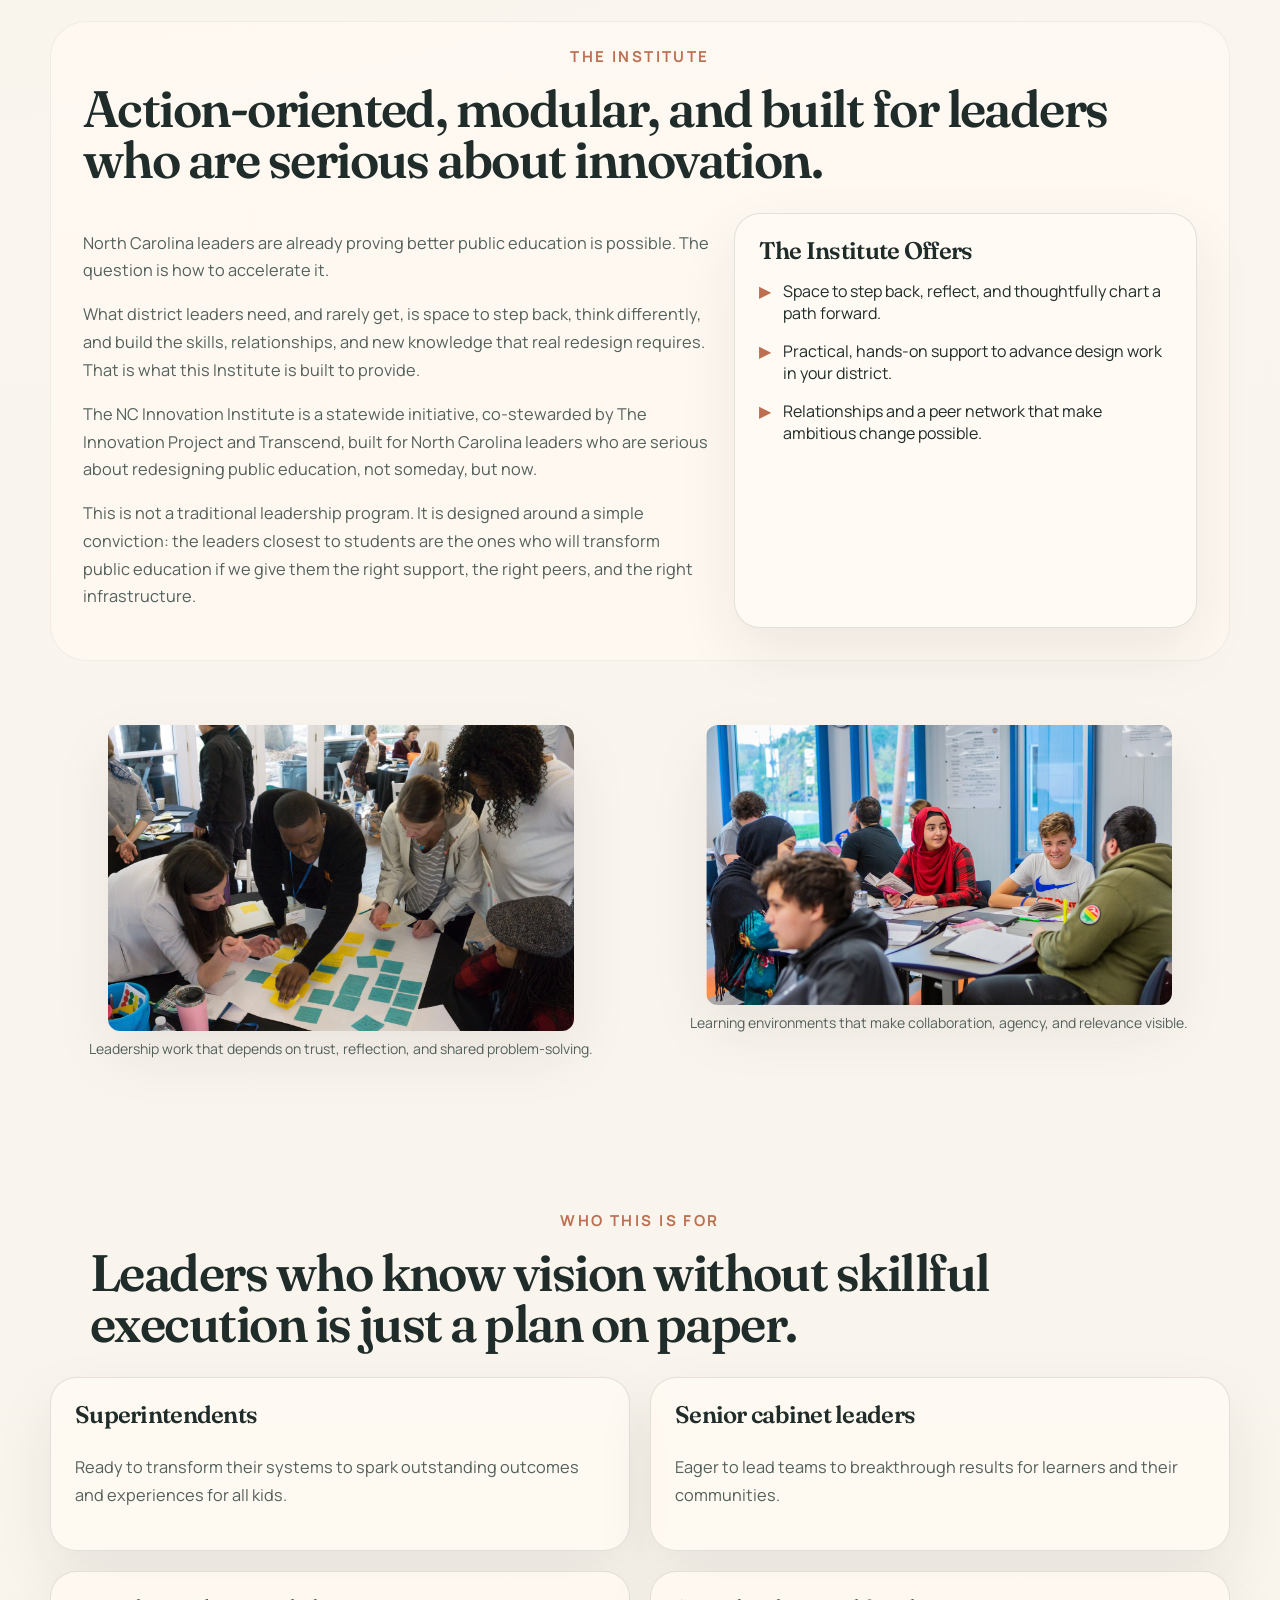
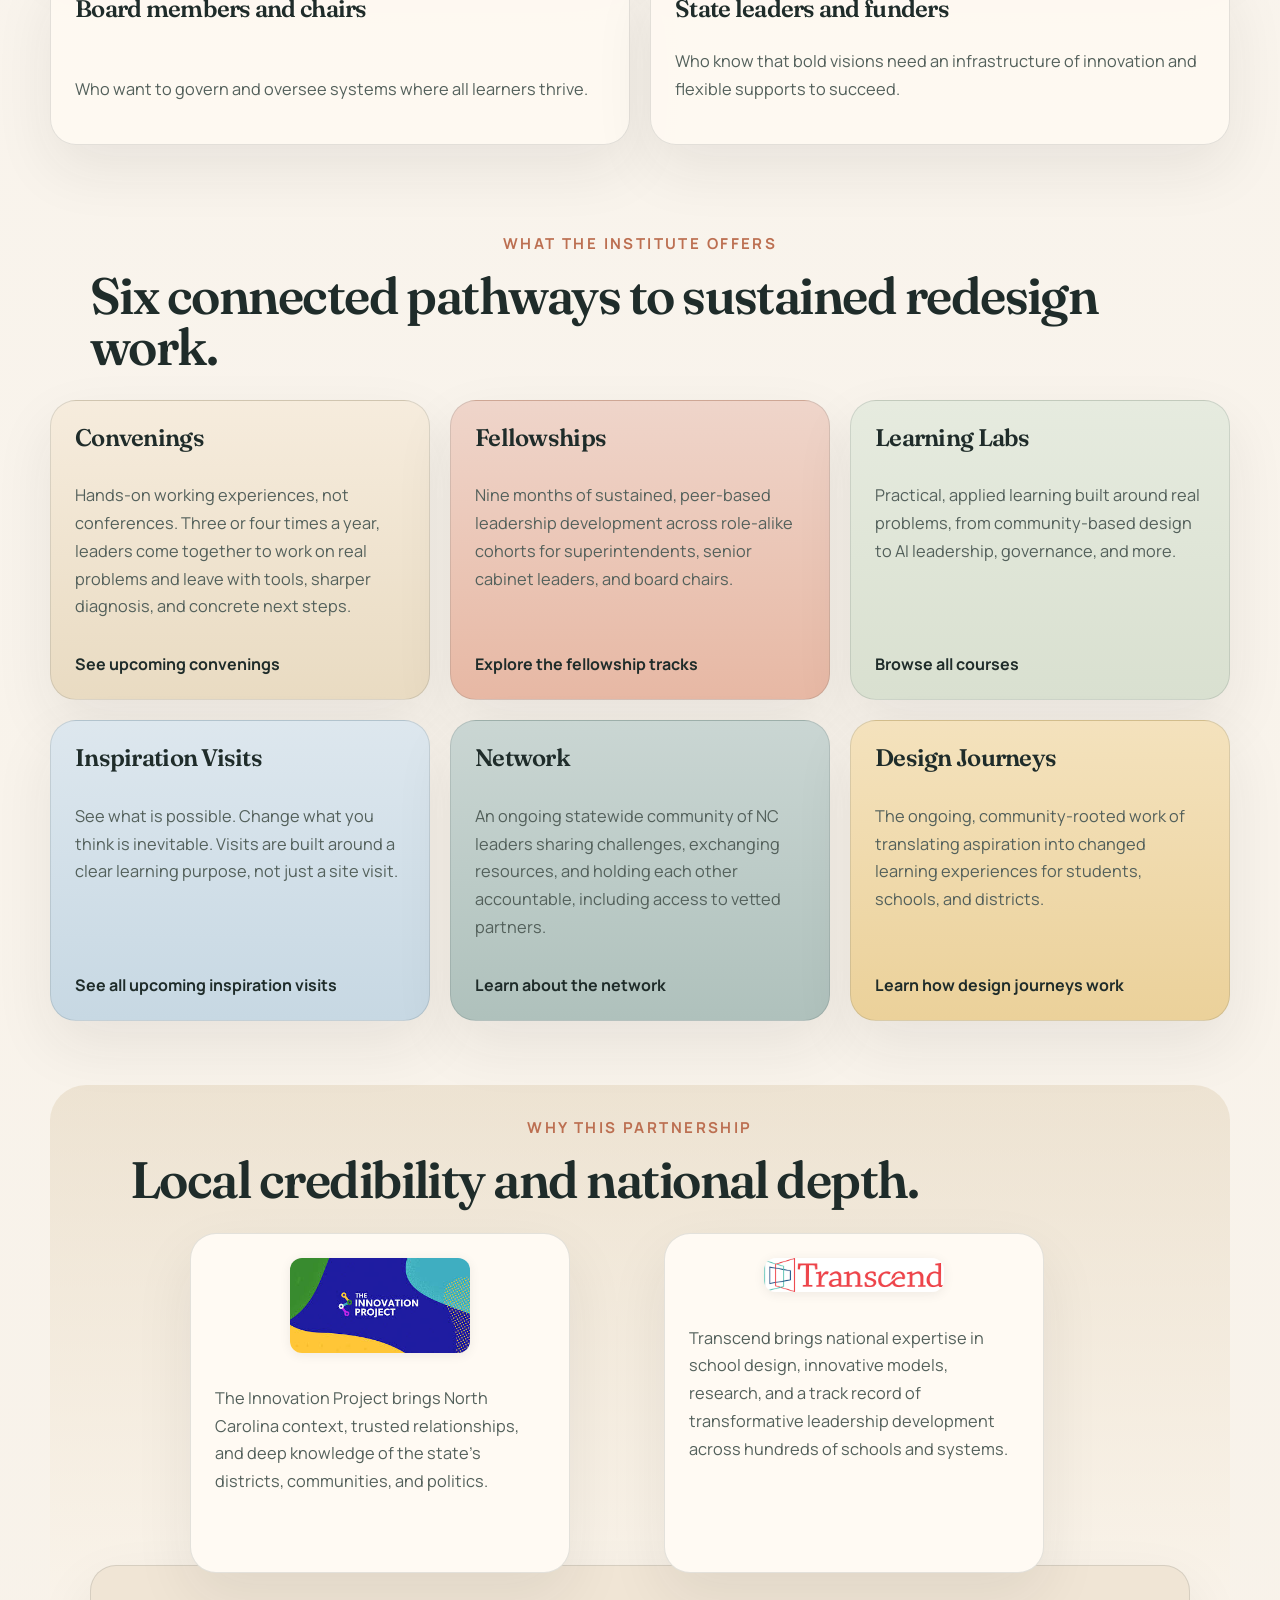
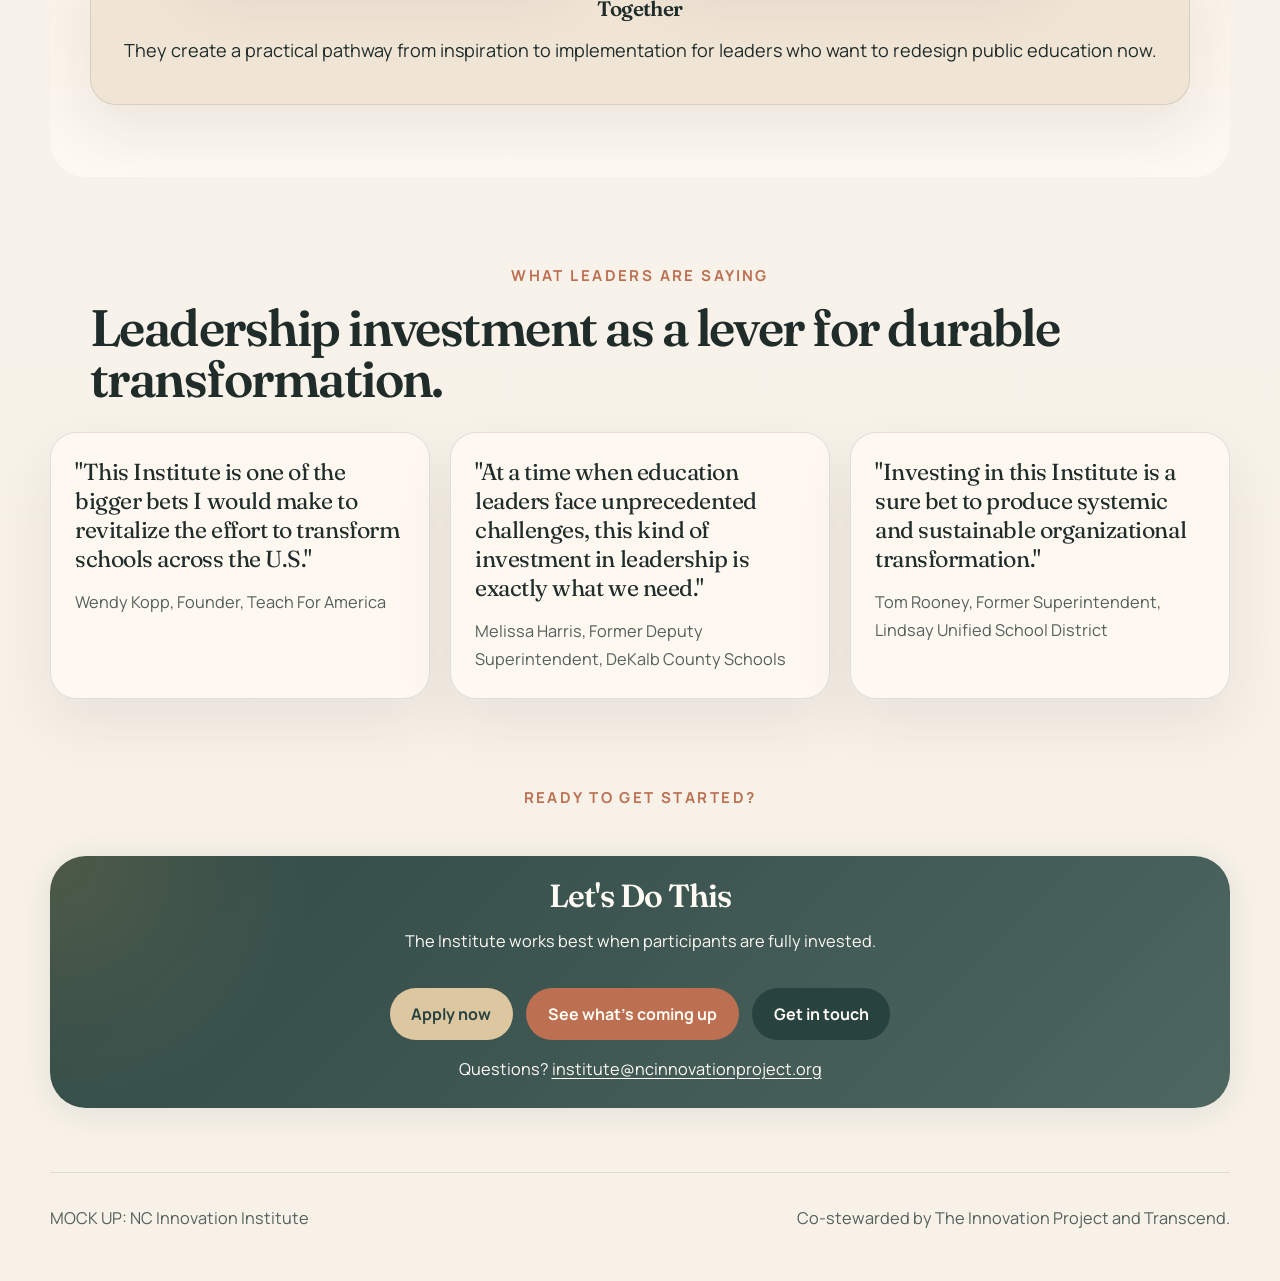
==== commit a0b32141: "Added Prototype language" ====
--- a/index.html
+++ b/index.html
@@ -191,7 +191,7 @@
                 See what is possible. Change what you think is inevitable. Visits are built around
                 a clear learning purpose, not just a site visit.
               </p>
-              <span>See all upcoming study tours</span>
+              <span>See all upcoming inspiration visits</span>
             </a>
             <a class="program-card accent-ink" href="./pages/network.html">
               <h3>Network</h3>
